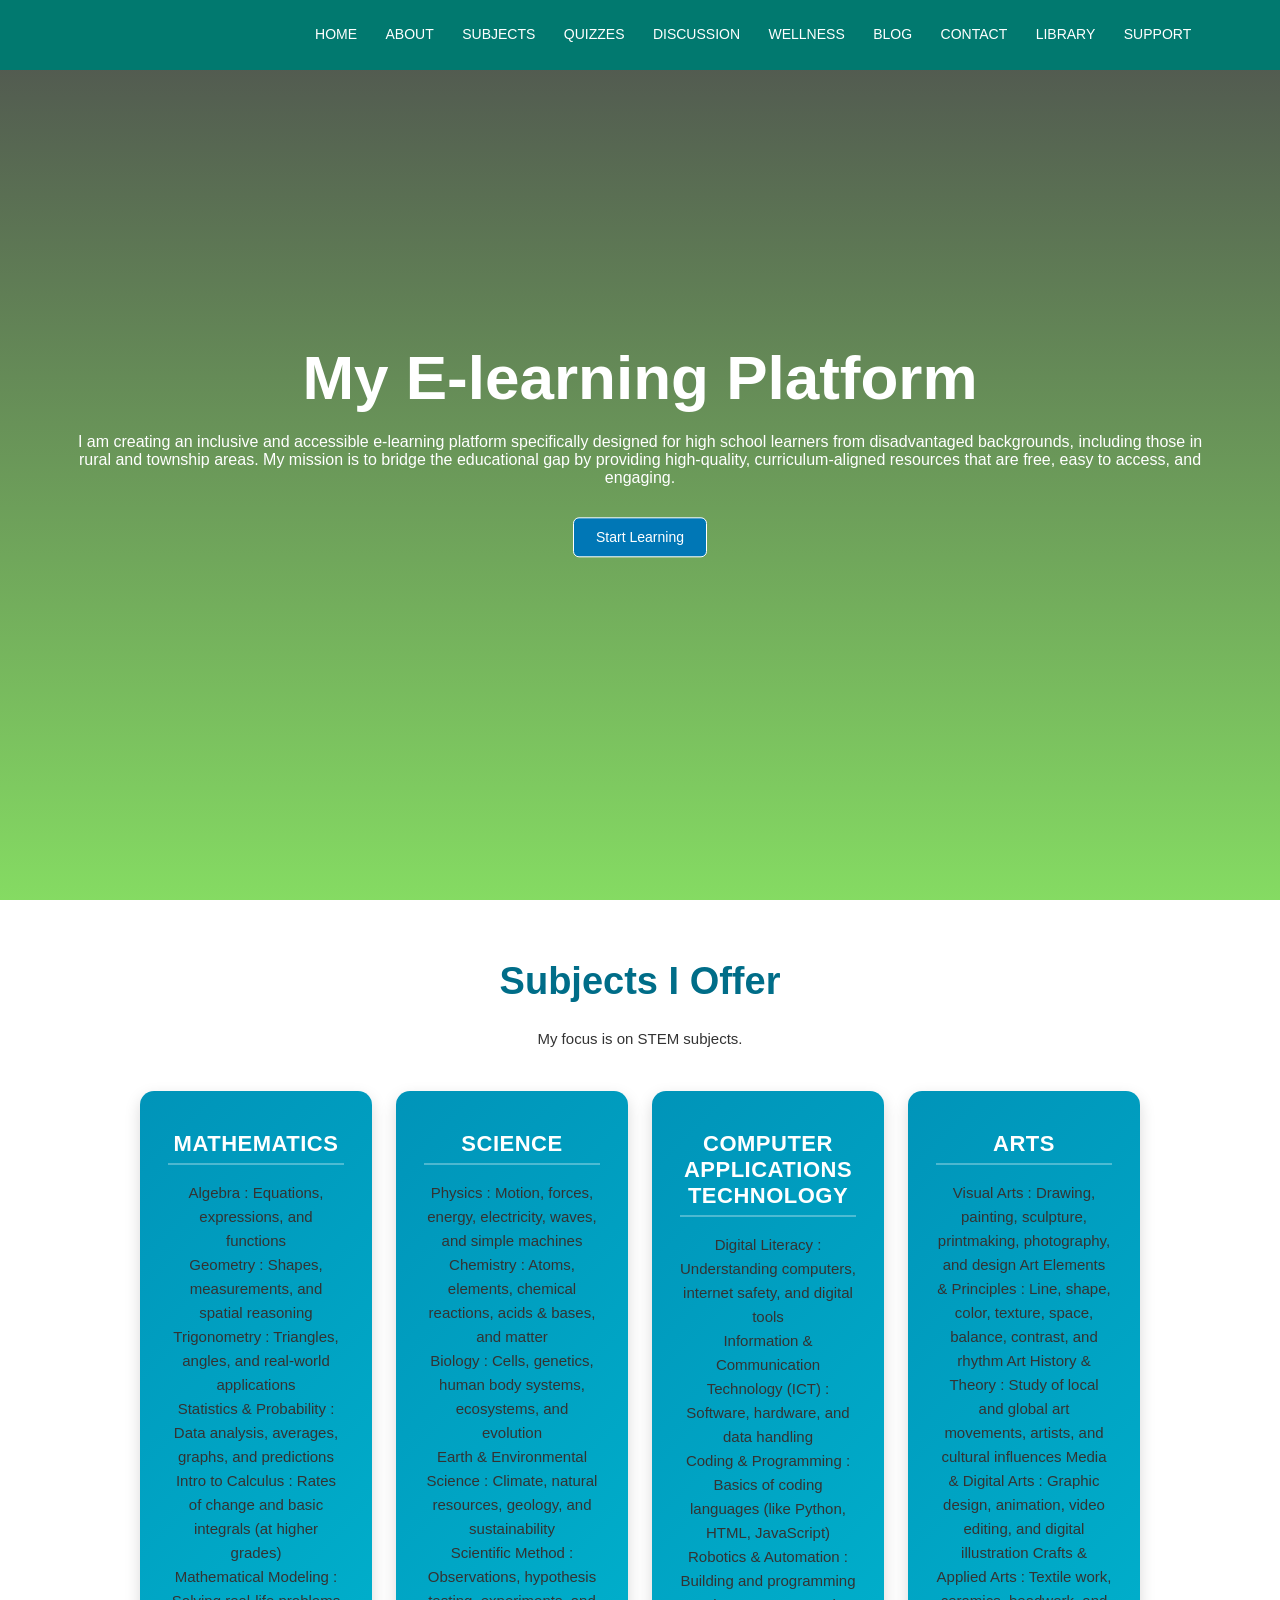
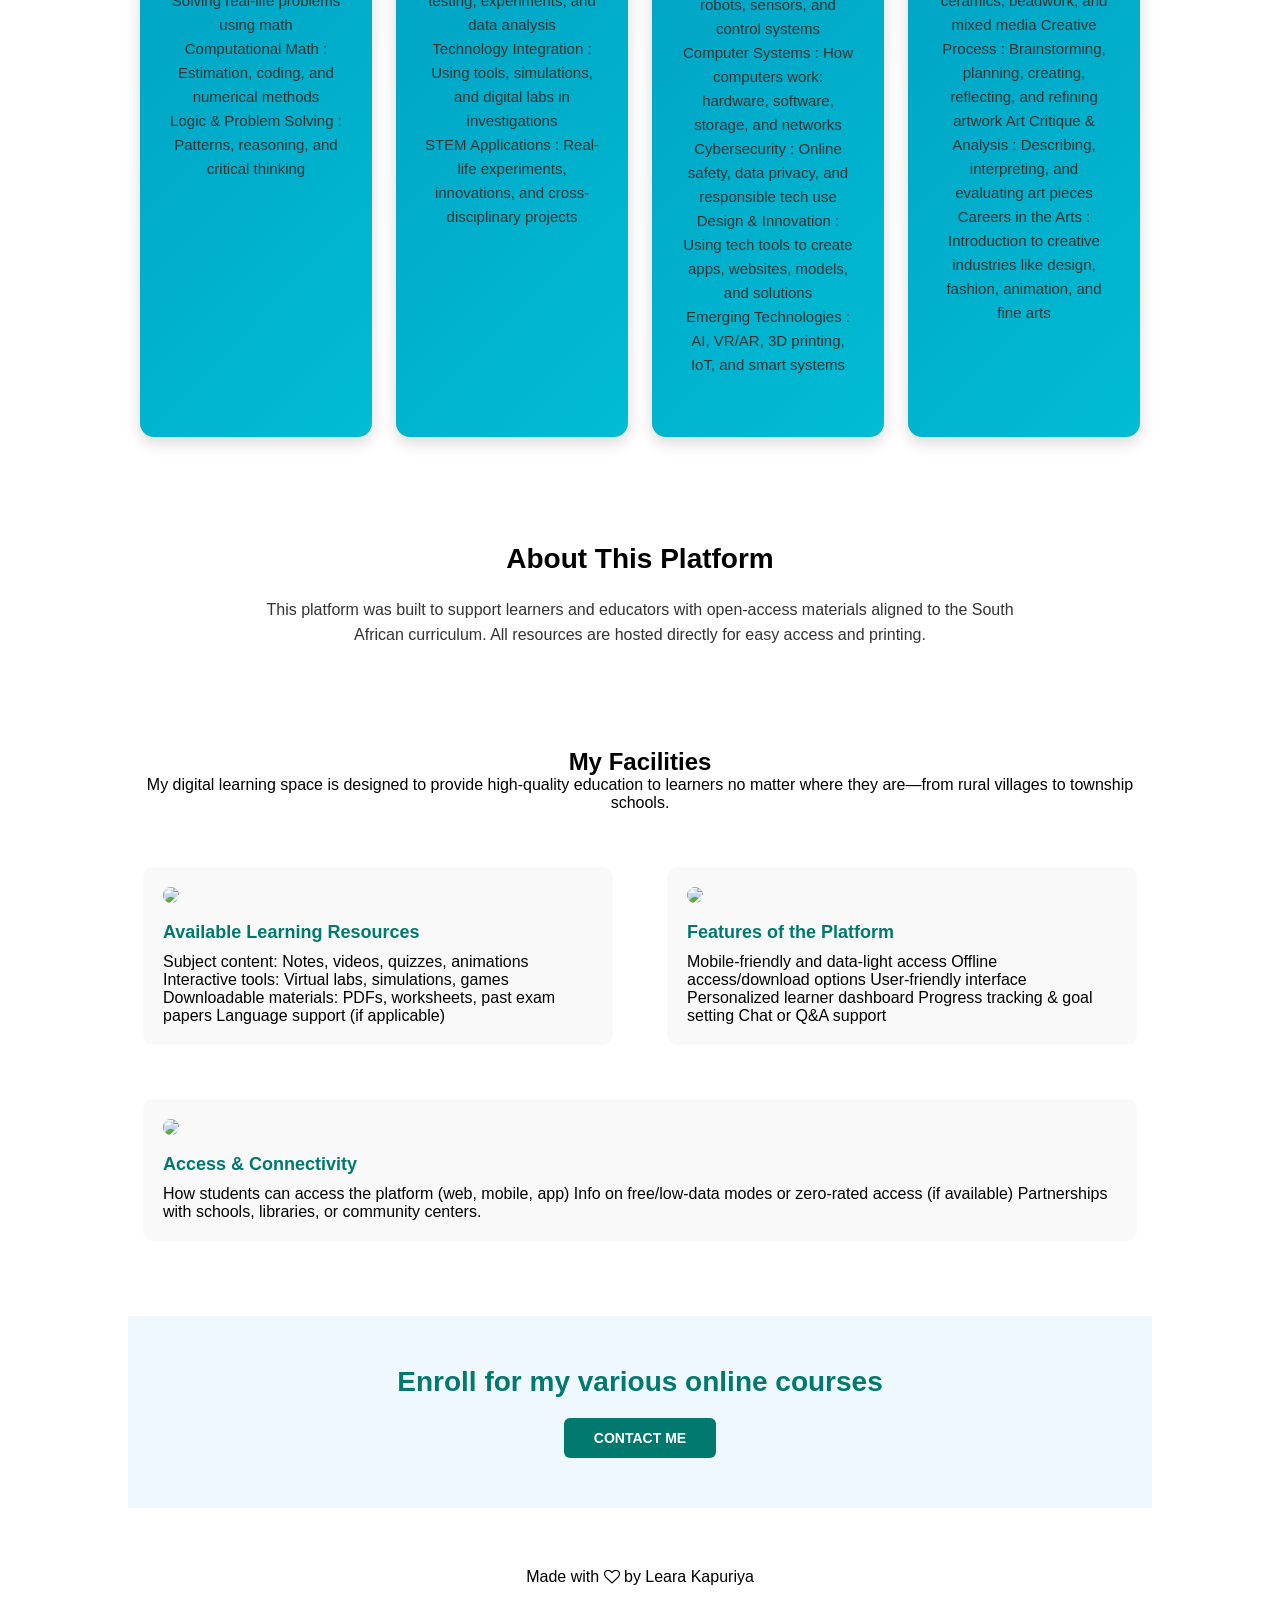
==== index.html @ 7112ffc9 "Update index.html" ====
<!DOCTYPE html>
<html lang="en">
<head>
  <meta charset="UTF-8" />
  <meta name="viewport" content="width=device-width, initial-scale=1.0" />
  <title>STEM SISTER</title>
  <link rel="stylesheet" href="styles.css" />
  <link rel="stylesheet" href="https://stackpath.bootstrapcdn.com/font-awesome/4.7.0/css/font-awesome.min.css" />
</head>
<body>

  <!-- Header / Hero -->
  <section class="header">
<nav>
  <div class="nav-links" id="navLinks">
    <i class="fa fa-times" onclick="hidemenu()"></i>
    <ul>
      <li><a href="index.html">HOME</a></li>
      <li><a href="About.html">ABOUT</a></li>
      <li><a href="Subjects.html">SUBJECTS</a></li>
      <li><a href="quizzes.html">QUIZZES</a></li>
      <li><a href="forum.html">DISCUSSION</a></li>
      <li><a href="mental_wellness.html">WELLNESS</a></li>
      <li><a href="blog.html">BLOG</a></li>
      <li><a href="contact.html">CONTACT</a></li>
      <li><a href="library.html">LIBRARY</a></li>
      <li><a href="khulisa.html" class="active">SUPPORT</a></li>
    </ul>
  </div>
  <i class="fa fa-bars" onclick="showmenu()"></i>
</nav>

    <div class="text-box">
      <h1>My E-learning Platform</h1>
      <p>
        I am creating an inclusive and accessible e-learning platform
        specifically designed for high school learners from disadvantaged
        backgrounds, including those in rural and township areas. My mission
        is to bridge the educational gap by providing high-quality,
        curriculum-aligned resources that are free, easy to access, and
        engaging.
      </p>
      <a href="Subjects.html" class="hero-btn">Start Learning</a>
    </div>
  </section>

    <!-- Subjects -->
    <section class="subjects">
      <h1>Subjects I Offer</h1>
      <p>My focus is on STEM subjects.</p>

      <div class="row">
        <!-- Mathematics -->
        <div class="subject-col">
          <h3>Mathematics</h3>
          <p>
            Algebra : Equations, expressions, and functions<br>
            Geometry : Shapes, measurements, and spatial reasoning<br>
            Trigonometry : Triangles, angles, and real-world applications<br>
            Statistics & Probability : Data analysis, averages, graphs, and predictions<br>
            Intro to Calculus : Rates of change and basic integrals (at higher grades)<br>
            Mathematical Modeling : Solving real-life problems using math<br>
            Computational Math : Estimation, coding, and numerical methods<br>
            Logic & Problem Solving : Patterns, reasoning, and critical thinking
          </p>
        </div>

        <!-- Science -->
        <div class="subject-col">
          <h3>Science</h3>
          <p>
            Physics : Motion, forces, energy, electricity, waves, and simple machines<br>
            Chemistry : Atoms, elements, chemical reactions, acids & bases, and matter<br>
            Biology : Cells, genetics, human body systems, ecosystems, and evolution<br>
            Earth & Environmental Science : Climate, natural resources, geology, and sustainability<br>
            Scientific Method : Observations, hypothesis testing, experiments, and data analysis<br>
            Technology Integration : Using tools, simulations, and digital labs in investigations<br>
            STEM Applications : Real-life experiments, innovations, and cross-disciplinary projects
          </p>
        </div>

        <!-- Technology -->
        <div class="subject-col">
          <h3>Computer Applications Technology</h3>
          <p>
            Digital Literacy : Understanding computers, internet safety, and digital tools<br>
            Information & Communication Technology (ICT) : Software, hardware, and data handling<br>
            Coding & Programming : Basics of coding languages (like Python, HTML, JavaScript)<br>
            Robotics & Automation : Building and programming robots, sensors, and control systems<br>
            Computer Systems : How computers work: hardware, software, storage, and networks<br>
            Cybersecurity : Online safety, data privacy, and responsible tech use<br>
            Design & Innovation : Using tech tools to create apps, websites, models, and solutions<br>
            Emerging Technologies : AI, VR/AR, 3D printing, IoT, and smart systems
          </p>
        </div>

        <!-- Arts -->
        <div class="subject-col">
          <h3>Arts</h3>
          <p>
            Visual Arts : Drawing, painting, sculpture, printmaking,
            photography, and design Art Elements & Principles : Line, shape,
            color, texture, space, balance, contrast, and rhythm Art History &
            Theory : Study of local and global art movements, artists, and
            cultural influences Media & Digital Arts : Graphic design,
            animation, video editing, and digital illustration Crafts & Applied
            Arts : Textile work, ceramics, beadwork, and mixed media Creative
            Process : Brainstorming, planning, creating, reflecting, and
            refining artwork Art Critique & Analysis : Describing, interpreting,
            and evaluating art pieces Careers in the Arts : Introduction to
            creative industries like design, fashion, animation, and fine arts
          </p>
        </div>
    </section>

    <section class="about-hub">
  <h2>About This Platform</h2>
  <p>
    This platform was built to support learners and educators with open-access
    materials aligned to the South African curriculum. All resources are hosted
    directly for easy access and printing.
  </p>
</section>

    <!-- Facilities -->
    <section class="facilities">
      <h1>My Facilities</h1>
      <p>
        My digital learning space is designed to provide high-quality education
        to learners no matter where they are—from rural villages to township
        schools.
      </p>
      <div class="row">
        <div class="facilities-col">
          <img src="css/gse-virtual-learning-NL.jpg"/>
          <h3>Available Learning Resources</h3>
          <p>
            Subject content: Notes, videos, quizzes, animations Interactive
            tools: Virtual labs, simulations, games Downloadable materials:
            PDFs, worksheets, past exam papers Language support (if applicable)
          </p>
        </div>
        <div class="facilities-col">
          <img src="css/online-tutorials-concept_52683-37480.avif" />
          <h3>Features of the Platform</h3>
          <p>
            Mobile-friendly and data-light access Offline access/download
            options User-friendly interface Personalized learner dashboard
            Progress tracking & goal setting Chat or Q&A support
          </p>
        </div>
        <div class="facilities-col">
          <img src="css/beaefac4021cb46541e498cca37b6afd.jpg" />
          <h3>Access & Connectivity</h3>
          <p>
            How students can access the platform (web, mobile, app) Info on
            free/low-data modes or zero-rated access (if available) Partnerships
            with schools, libraries, or community centers.
          </p>
        </div>
      </div>
    </section>

    <!-- Call To Action -->
    <section class="cta">
<h1>Enroll for my various online courses</h1>
<a href="contact.html" class="hero-btn">CONTACT ME</a>
    </section>

<!-- Footer -->
<section class="Footer">
<p>Made with <i class="fa fa-heart-o"></i> by Leara Kapuriya</p>
</section>

    <!-- JavaScript for Toggle Menu -->
    <script>
      var navLinks = document.getElementById("navLinks");
      function showmenu() { navLinks.style.right = "0"; }
      function hidemenu() { navLinks.style.right = "-200px"; }
    </script>

    <!-- Chatbot Embed -->
    <script src="https://code.tidio.co/uqdod81sfajvlkpiujfsjo49za71xsuc.js" async></script>

  </body>
</html>
---- styles.css ----
/* Global Reset */
* {
  margin: 0;
  padding: 0;
  box-sizing: border-box;
  font-family: 'Poppins', sans-serif;
}

/* Header (default for home page) */
.header {
  min-height: 100vh;
  width: 100%;
  background: linear-gradient(rgba(3, 7, 4, 0.7), rgba(81, 204, 32, 0.7)),
              url(css/istockphoto-1207872886-612x612.jpg) center/cover no-repeat;
  position: relative;
}

/* Smaller header for inner pages */
.header.small-header {
  min-height: 60vh;
  background: linear-gradient(rgba(3, 7, 4, 0.7), rgba(81, 204, 32, 0.7)),
              url(css/istockphoto-1207872886-612x612.jpg) center/cover no-repeat;
  position: relative;
}

.header.small-header .text-box {
  position: absolute;
  top: 50%;
  left: 50%;
  transform: translate(-50%, -50%);
  text-align: center;
  color: #fff;
}

.header.small-header .text-box h1 {
  font-size: 48px;
}
/* Refined About Us header */
.header.big-header {
  min-height: 40vh; /* reduced height */
  background: linear-gradient(rgba(3, 7, 4, 0.6), rgba(81, 204, 32, 0.6)),
              url(css/istockphoto-1207872886-612x612.jpg) center/cover no-repeat;
  position: relative;
  display: flex;
  align-items: center;   /* center vertically */
  justify-content: center; /* center horizontally */
}

.header.big-header .text-box h1 {
  font-size: 36px; /* smaller heading */
  margin: 0;
  color: #fff;
  text-align: center;
}

/* Sticky Navigation */
nav {
  display: flex;
  padding: 0 6%;
  justify-content: space-between;
  align-items: center;
  position: sticky;
  top: 0;
  z-index: 1000;
  background: #01796F;
  height: 70px;
}

.nav-links {
  flex: 1;
  text-align: right;
}

.nav-links ul {
  list-style: none;
}

.nav-links ul li {
  display: inline-block;
  padding: 8px 12px;
  position: relative;
}

.nav-links ul li a {
  color: #fff;
  text-decoration: none;
  font-size: 14px;
  font-weight: 500;
  transition: background 0.3s ease, color 0.3s ease;
}

.nav-links ul li:hover a {
  background: #025f52;
  padding: 8px 12px;
  border-radius: 4px;
  color: #fff;
}

.nav-links ul li::after {
  content: '';
  width: 0%;
  height: 2px;
  background: #fff;
  display: block;
  margin: auto;
  transition: 0.5s;
}

.nav-links ul li:hover::after {
  width: 100%;
}

/* Hero Text */
.text-box {
  width: 90%;
  color: #fff;
  position: absolute;
  top: 50%;
  left: 50%;
  transform: translate(-50%, -50%);
  text-align: center;
}

.text-box h1 {
  font-size: 62px;
  margin-bottom: 20px;
}

.text-box p {
  font-size: 16px;
  font-weight: 400;
  margin-bottom: 30px;
}

.hero-btn {
  display: inline-block;
  text-decoration: none;
  color: #fff;
  border: 1px solid #fff;
  padding: 12px 34px;
  font-size: 14px;
  background: transparent;
  cursor: pointer;
  transition: 0.3s ease-in-out;
}

.hero-btn:hover {
  border: 2px solid #fff;
  background: #0c2916;
}

/* Responsive Navigation */
nav .fa {
  display: none;
}

@media(max-width: 700px) {
  .text-box h1 {
    font-size: 28px;
  }
  .nav-links {
    position: fixed;
    background: #01796F;
    height: 100vh;
    width: 200px;
    top: 0;
    right: -200px;
    text-align: left;
    z-index: 2;
    transition: 0.5s;
    padding-top: 60px;
  }
  .nav-links ul li {
    display: block;
    margin: 20px 0;
  }
  nav .fa {
    display: block;
    color: #fff;
    font-size: 22px;
    cursor: pointer;
  }
}

/* Section Blocks */
.subjects, .facilities, .testimonial, .cta, .Footer, .About-us, .blog-content, .location, .contact-us {
  width: 80%;
  margin: auto;
  text-align: center;
  padding: 60px 0;
}

/* === Subjects Section === */
.subjects h1 {
  font-size: 38px;
  font-weight: 700;
  margin-bottom: 24px;
  text-align: center;
  color: #006d88;
}

.subjects p {
  color: #333;
  font-size: 15px;
  line-height: 1.6;
  text-align: center;
  max-width: 700px;
  margin: 0 auto 32px;
}

/* Grid Layout */
.row {
  display: flex;
  flex-wrap: wrap;
  justify-content: center;
  gap: 24px;
  margin-top: 40px;
}

/* Subject Card */
.subject-col {
  flex: 0 0 calc(25% - 24px);
  background: linear-gradient(135deg, #0094b9, #00bcd4);
  border-radius: 14px;
  padding: 28px;
  color: #fff;
  text-align: center;
  box-sizing: border-box;
  box-shadow: 0 6px 16px rgba(0,0,0,0.15);
  transition: transform 0.3s ease, box-shadow 0.3s ease;
  position: relative;
  overflow: hidden;
}

/* Hover Effect */
.subject-col:hover {
  transform: translateY(-6px);
  box-shadow: 0 12px 26px rgba(0,0,0,0.25);
}

/* Subject Heading */
.subject-col h3 {
  margin-top: 12px;
  margin-bottom: 16px;
  font-size: 22px;
  font-weight: 700;
  letter-spacing: 0.5px;
  text-transform: uppercase;
  border-bottom: 2px solid rgba(255,255,255,0.3);
  padding-bottom: 6px;
}

/* Subject Icon */
.subject-col i {
  font-size: 36px;
  margin-bottom: 12px;
  display: block;
}

/* Unique Icon Colors */
.subject-col.math i { color: #ff9800; }
.subject-col.science i { color: #4caf50; }
.subject-col.tech i { color: #2196f3; }
.subject-col.art i { color: #9c27b0; }

/* Responsive Tweaks */
@media (max-width: 1024px) {
  .subject-col {
    flex: 0 0 calc(50% - 24px);
  }
}

@media (max-width: 600px) {
  .subject-col {
    flex: 0 0 100%;
  }
}

/* Facilities */
.facilities-col {
  flex: 1 1 30%;
  background: #f9f9f9;
  border-radius: 10px;
  margin: 15px;
  padding: 20px;
  text-align: left;
  transition: 0.3s;
}

.facilities-col img {
  width: 100%;
  height: auto;
  border-radius: 8px;
  margin-bottom: 15px;
}

.facilities-col h3 {
  margin-bottom: 10px;
  font-size: 18px;
  font-weight: 600;
  color: #01796F;
}

.facilities-col:hover {
  box-shadow: 0 0 20px rgba(0,0,0,0.1);
}

/* About This Hub Section */
.about-hub {
  text-align: center;      /* centers heading and paragraph */
  margin: 40px auto;       /* adds balanced spacing */
  max-width: 800px;        /* keeps text from stretching too wide */
  line-height: 1.6;        /* improves readability */
}

.about-hub h2 {
  font-size: 28px;
  margin-bottom: 15px;
  color: #000;          /* black accent */
}

.about-hub p {
  font-size: 16px;
  color: #333;
}


/* Call To Action */
.cta {
  text-align: center;
  background: #f0f8ff;
  padding: 50px 20px;
}

.cta h1 {
  font-size: 28px;
  margin-bottom: 20px;
  color: #01796F;
}

/* CONTACT US button styled same as Post Comment */
.cta .hero-btn {
  display: inline-block;
  padding: 12px 30px;
  background: #01796F;   /* same green as Post Comment */
  color: #fff;
  text-decoration: none;
  font-weight: bold;
  border-radius: 6px;
  transition: background 0.3s ease-in-out;
  border: none;
}

.cta .hero-btn:hover {
  background: #025f52;   /* darker green on hover */
}


/* === Rubric Section Layout === */
.rubric-container {
  display: flex;
  justify-content: space-between;
  gap: 28px;
  margin-top: 32px;
  flex-wrap: wrap;
}

/* === Rubric Block Card === */
.rubric-block {
  flex: 1;
  min-width: 280px;
  background: linear-gradient(135deg, #0094b9, #00bcd4);
  padding: 28px;
  border-radius: 16px;
  color: #fff;
  box-shadow: 0 6px 18px rgba(0,0,0,0.15);
  transition: transform 0.3s ease, box-shadow 0.3s ease;
  margin-bottom: 28px;
  position: relative;
  overflow: hidden;
}

/* Hover lift */
.rubric-block:hover {
  transform: translateY(-6px);
  box-shadow: 0 12px 26px rgba(0,0,0,0.25);
}

/* === Subject-specific accents === */
.rubric-block.math {
  border-top: 6px solid #ff9800;
  box-shadow: inset 0 4px 12px rgba(255,152,0,0.3);
}
.rubric-block.science {
  border-top: 6px solid #4caf50;
  box-shadow: inset 0 4px 12px rgba(76,175,80,0.3);
}
.rubric-block.tech {
  border-top: 6px solid #2196f3;
  box-shadow: inset 0 4px 12px rgba(33,150,243,0.3);
}
.rubric-block.art {
  border-top: 6px solid #9c27b0;
  box-shadow: inset 0 4px 12px rgba(156,39,176,0.3);
}

/* === Headings === */
.rubric-block h2 {
  font-size: 1.4em;
  font-weight: 700;
  margin-bottom: 16px;
  border-bottom: 2px solid rgba(255,255,255,0.25);
  padding-bottom: 6px;
  line-height: 1.4;
  color: #ffffff;
}

.rubric-block h3 {
  font-size: 1.05em;
  font-weight: 600;
  margin: 12px 0 8px;
  color: #e0f7fa;
  line-height: 1.35;
}

/* Hover highlight for headings */
.rubric-block h2:hover,
.rubric-block h3:hover {
  color: #ffd54f;
  transition: color 0.3s ease;
}

/* === Table Styling === */
.rubric-block table {
  width: 100%;
  border-collapse: separate;
  border-spacing: 0;
  margin-bottom: 18px;
  background: rgba(255,255,255,0.1);
  border-radius: 12px;
  overflow: hidden;
}

.rubric-block th,
.rubric-block td {
  padding: 12px 14px;
  text-align: left;
  border-bottom: 1px solid rgba(255,255,255,0.15);
  font-size: 0.95em;
  line-height: 1.6;
}

.rubric-block th {
  background: rgba(255,255,255,0.2);
  font-weight: 700;
  text-transform: uppercase;
  letter-spacing: 0.5px;
}

.rubric-block tr:last-child td {
  border-bottom: none;
}

.rubric-block tr:nth-child(even) {
  background: rgba(255,255,255,0.08);
}

/* === Links inside rubric === */
.rubric-block a {
  color: #ffd54f;
  text-decoration: none;
  font-weight: 600;
  transition: color 0.3s ease, transform 0.2s ease;
}
.rubric-block a:hover {
  text-decoration: underline;
  color: #fff176;
  transform: translateX(4px);
}

/* === Responsive stacking === */
@media(max-width: 900px) {
  .rubric-container {
    flex-direction: column;
  }
  .rubric-block {
    margin-bottom: 24px;
  }
}

/* === Grade Level Headings (e.g., Grade 10 Term One) === */
.rubric-block h2 {
  margin: 0 0 10px 0;          /* space below heading */
  font-size: 1.2em;            /* slightly smaller */
  font-weight: 700;            /* bold for emphasis */
  letter-spacing: 0.4px;       /* subtle spacing */
  line-height: 1.3;            /* breathing room */
  color: #ffffff;              /* strong contrast */
  text-transform: none;        /* keep natural case */
  border-bottom: 2px solid rgba(255,255,255,0.25); /* subtle divider */
  padding-bottom: 4px;
}

/* === Block Headings (e.g., Blocks per Subject) === */
.rubric-block h3 {
  margin: 8px 0 6px;           /* tighter spacing */
  font-size: 1em;              /* smaller than h2 */
  font-weight: 600;
  color: #e0f7fa;              /* softer accent */
  line-height: 1.25;
  text-transform: none;
}

/* Optional: hover highlight for liveliness */
.rubric-block h2:hover,
.rubric-block h3:hover {
  color: #ffd54f;              /* highlight yellow */
  transition: color 0.3s ease;
}
/* Base table styling */
table {
  width: 100%;
  border-collapse: collapse;
  margin-bottom: 20px;
}

th, td {
  border: 1px solid #ccc;
  padding: 8px;
  vertical-align: top;
}

/* Toggle button */
.toggle-btn {
  margin-top: 6px;
  background: #007acc;
  color: white;
  border: none;
  padding: 6px 10px;
  cursor: pointer;
  border-radius: 4px;
  font-size: 0.9em;
}

.toggle-btn:hover {
  background: #005fa3;
}

/* Hidden questions */
.questions.hidden {
  display: none;
}

/* Quiz styling */
.quiz {
  margin-top: 10px;
  padding: 8px;
  background: #f9f9f9;
  border: 1px solid #ddd;
  border-radius: 4px;
}

.quiz p {
  margin: 8px 0 4px;
  font-weight: bold;
}

.quiz label {
  display: block;
  margin-left: 10px;
  font-weight: normal;
}

.submit-btn {
  margin-top: 10px;
  background: #28a745;
  color: white;
  border: none;
  padding: 6px 12px;
  cursor: pointer;
  border-radius: 4px;
}

.submit-btn:hover {
  background: #218838;
}

/* 📱 Mobile-friendly adjustments */
@media (max-width: 768px) {
  table, thead, tbody, th, td, tr {
    display: block;
    width: 100%;
  }

  thead {
    display: none; /* Hide headers on small screens */
  }

  tr {
    margin-bottom: 15px;
    border: 1px solid #ccc;
    border-radius: 6px;
    padding: 8px;
    background: #fff;
  }

  td {
    border: none;
    padding: 6px;
  }

  td::before {
    font-weight: bold;
    display: block;
    margin-bottom: 4px;
  }

  /* Make quiz forms fit nicely */
  .quiz {
    padding: 6px;
    font-size: 0.9em;
  }

  .quiz label {
    margin-left: 0;
  }
}

/* === About Us Section Layout === */
.About-us {
  display: grid;
  grid-template-columns: 1fr 1fr;
  gap: 2rem;
  align-items: stretch;
  margin-top: 40px;
}

/* === Feature Blocks === */
.feature-block {
  padding: 2rem;
  background: linear-gradient(135deg, #ffffff, #f9f9f9);
  border-radius: 14px;
  box-shadow: 0 6px 14px rgba(0,0,0,0.12);
  text-align: left;
  transition: transform 0.3s ease, box-shadow 0.3s ease;
  display: flex;
  flex-direction: column;
  justify-content: space-between;
  position: relative;
  overflow: hidden;
}

/* Hover animation */
.feature-block:hover {
  transform: translateY(-6px) scale(1.02);
  box-shadow: 0 10px 24px rgba(0,0,0,0.18);
}

/* Headings */
.feature-block h2,
.feature-block h3 {
  margin-bottom: 0.75rem;       /* tighter spacing */
  color: #01796F;
  font-weight: 700;
  line-height: 1.3;
}

.feature-block h2 {
  font-size: 1.4em;
  border-bottom: 2px solid rgba(0,0,0,0.1);
  padding-bottom: 6px;
}

.feature-block h3 {
  font-size: 1.1em;
  color: #025f52;
}

/* Paragraphs */
.feature-block p {
  line-height: 1.6;
  color: #444;
  margin-bottom: 1rem;
}

/* Accent borders with glow */
.feature-block.core-features { border-left: 6px solid #007acc; box-shadow: inset 0 4px 12px rgba(0,122,204,0.15); }
.feature-block.community-support { border-left: 6px solid #e67e22; box-shadow: inset 0 4px 12px rgba(230,126,34,0.15); }
.feature-block.technical-strategy { border-left: 6px solid #555; box-shadow: inset 0 4px 12px rgba(85,85,85,0.15); }
.feature-block.long-term-impact { border-left: 6px solid #27ae60; box-shadow: inset 0 4px 12px rgba(39,174,96,0.15); }

/* Hero button inside blocks */
.feature-block .hero-btn {
  display: inline-block;
  margin-top: auto;
  padding: 0.8rem 1.5rem;
  background: #01796F;
  color: #fff;
  text-decoration: none;
  border-radius: 6px;
  font-weight: 600;
  transition: background 0.3s ease, transform 0.2s ease;
  align-self: flex-start;
}

.feature-block .hero-btn:hover {
  background: #025f52;
  transform: translateY(-2px);
}

/* Responsive stacking */
@media (max-width: 768px) {
  .About-us {
    grid-template-columns: 1fr;
  }
  .feature-block {
    margin-bottom: 20px;
  }
}

/* Footer */
.Footer h4 {
  margin-bottom: 20px;
  font-weight: 600;
}

.icons .fa {
  color: #00b3ff;
  margin: 0 10px;
  cursor: pointer;
  transition: transform 0.3s ease, color 0.3s ease;
}

.icons .fa:hover {
  transform: scale(1.2);
  color: #007acc;
}


/* === Contact Section === */
.contact-col {
  flex: 1 1 45%;
  margin: 15px;
  text-align: left;
  background: #f9f9f9;
  padding: 2rem;
  border-radius: 12px;
  box-shadow: 0 6px 14px rgba(0,0,0,0.1);
}

/* Inputs & Textarea */
.contact-col input,
.contact-col textarea {
  width: 100%;
  padding: 14px 16px;
  margin-bottom: 18px;
  border: 1px solid #ccc;
  border-radius: 8px;
  font-size: 1rem;
  transition: border-color 0.3s ease, box-shadow 0.3s ease;
}

/* Focus effect */
.contact-col input:focus,
.contact-col textarea:focus {
  border-color: #01796F;
  box-shadow: 0 0 6px rgba(1,121,111,0.3);
  outline: none;
}

/* Contact form button */
.contact-col .hero-btn {
  background: linear-gradient(135deg, #01796F, #02a38f);
  color: #fff;
  border: none;
  padding: 14px 28px;
  border-radius: 8px;
  cursor: pointer;
  font-weight: 600;
  letter-spacing: 0.5px;
  transition: background 0.3s ease, transform 0.2s ease;
}

.contact-col .hero-btn:hover {
  background: linear-gradient(135deg, #025f52, #038c76);
  transform: translateY(-2px);
}

/* === Blog Hero Section === */
.header.blog-hero {
  background: linear-gradient(135deg, #ffafcc, #a8dadc);
  text-align: center;
  padding: 5rem 2rem;
  border-radius: 12px;
  box-shadow: 0 6px 14px rgba(0,0,0,0.12);
  position: relative;
  overflow: hidden;
}

/* Animated gradient overlay */
.header.blog-hero::after {
  content: "";
  position: absolute;
  inset: 0;
  background: linear-gradient(135deg, rgba(255,255,255,0.1), rgba(0,0,0,0.05));
  animation: shimmer 6s infinite linear;
}

@keyframes shimmer {
  0% { opacity: 0.2; }
  50% { opacity: 0.5; }
  100% { opacity: 0.2; }
}

.header.blog-hero h1 {
  font-size: 3rem;
  color: #1d3557;
  margin-bottom: 0.5rem;
  font-weight: 700;
  letter-spacing: 1px;
}

.header.blog-hero .subtitle {
  font-size: 1.3rem;
  color: #fff;
  font-weight: 500;
  letter-spacing: 0.5px;
}

/* === Blog Content Layout === */
.blog-content.single-column {
  max-width: 900px;
  margin: 0 auto;
  padding: 2rem;
}

.blog-content.grid-layout {
  display: grid;
  grid-template-columns: repeat(auto-fit, minmax(320px, 1fr));
  gap: 2rem;
  padding: 2rem;
}

/* === Blog Block Styling === */
.blog-content .block {
  padding: 2rem;
  border-radius: 16px;
  box-shadow: 0 4px 12px rgba(0,0,0,0.08);
  transition: transform 0.3s ease, box-shadow 0.3s ease;
  color: #1d3557;
  background: #fff;
  position: relative;
  overflow: hidden;
}

/* Hover animation */
.blog-content .block:hover {
  transform: translateY(-8px) scale(1.02);
  box-shadow: 0 10px 20px rgba(0,0,0,0.18);
}

/* Pastel backgrounds per block */
.blog-content .block:nth-child(1) {
  background: linear-gradient(135deg, #fdfcdc, #ffe5ec);
}
.blog-content .block:nth-child(2) {
  background: linear-gradient(135deg, #e0f7fa, #f1faee);
}
.blog-content .block:nth-child(3) {
  background: linear-gradient(135deg, #ffd6a5, #caffbf);
}

/* Headings inside blocks */
.blog-content .block h2,
.blog-content .block h3 {
  margin-bottom: 12px;
  color: #1d3557;
  font-size: 1.5rem;
  font-weight: 700;
  line-height: 1.3;
  transition: color 0.3s ease;
}

.blog-content .block h2:hover {
  color: #e63946; /* lively red accent */
}

/* Author Styling */
.author {
  font-size: 0.9rem;
  color: #555;
  margin-bottom: 1rem;
  font-style: italic;
  letter-spacing: 0.3px;
}

/* Quotes */
blockquote {
  background: rgba(255,255,255,0.7);
  border-left: 4px solid #457b9d;
  padding: 1rem 1.2rem;
  margin: 1.2rem 0;
  font-style: italic;
  color: #1d3557;
  border-radius: 8px;
  line-height: 1.6;
  transition: transform 0.3s ease;
}

blockquote:hover {
  transform: scale(1.02);
}

/* Author Note */
.author-note {
  margin-top: 1rem;
  font-size: 0.85rem;
  color: #444;
  font-style: italic;
  opacity: 0.9;
}

/* Quiz container (split view) */
.quiz-container {
  display: flex;
  gap: 20px;
  margin: 30px auto;
  max-width: 900px;
  font-family: 'Poppins', sans-serif;
}

/* Left side: questions */
.quiz-area {
  flex: 2;
  background: #ffffff;
  border: 1px solid #e6e6e6;
  border-radius: 12px;
  padding: 25px;
  box-shadow: 0 6px 18px rgba(0,0,0,0.08);
}

/* Right side: memo */
.memo-area {
  flex: 1;
  background: #f9fafc;
  border-left: 3px solid #e6e6e6;
  border-radius: 12px;
  padding: 20px;
  box-shadow: inset 0 0 8px rgba(0,0,0,0.05);
  min-width: 220px;
}

/* Each question block */
.quiz-question {
  margin-bottom: 20px;
  padding: 15px;
  border-radius: 8px;
  background: #f9fafc;
  transition: background 0.3s;
}
.quiz-question:hover {
  background: #f1f5f9;
}
.quiz-question p {
  font-weight: 600;
  margin-bottom: 12px;
  color: #4a4a8c;
  font-size: 1.05em;
}

/* Option buttons */
.option-btn {
  display: inline-block;
  margin: 6px;
  padding: 10px 16px;
  border: none;
  border-radius: 6px;
  background: #c7d2fe; /* soft lavender */
  color: #333;
  font-weight: 500;
  cursor: pointer;
  transition: all 0.3s ease;
}
.option-btn:hover:not(:disabled) {
  background: #a5b4fc;
  transform: scale(1.05);
}
.option-btn:disabled {
  opacity: 0.6;
  cursor: not-allowed;
}

/* Submit button */
.submit-btn {
  margin-top: 15px;
  padding: 12px 20px;
  border: none;
  border-radius: 6px;
  background: #fbcfe8; /* pastel pink */
  color: #333;
  font-weight: 600;
  cursor: pointer;
  transition: all 0.3s ease;
}
.submit-btn:hover {
  background: #f9a8d4;
  transform: scale(1.05);
}

/* Retry button */
.retry-btn {
  margin-top: 15px;
  padding: 12px 20px;
  border: none;
  border-radius: 6px;
  background: #fde68a; /* pastel yellow */
  color: #333;
  font-weight: 600;
  cursor: pointer;
  transition: all 0.3s ease;
}
.retry-btn:hover {
  background: #facc15;
  transform: scale(1.05);
}

/* Quiz result in memo */
.quiz-result {
  font-size: 1em;
  font-weight: 500;
  margin-top: 10px;
  color: #333;
  text-align: left;
  line-height: 1.6;
}
.memo-correct {
  color: #22c55e;
  font-weight: 600;
}
.memo-wrong {
  color: #ef4444;
  font-weight: 600;
}

/* 🎨 Backgrounds per grade */
.grade10-block {
  background: linear-gradient(135deg, #ffb3ba 0%, #ffe0e0 100%);
}
.grade11-block {
  background: linear-gradient(135deg, #bae1ff 0%, #e0f2ff 100%);
}
.grade12-block {
  background: linear-gradient(135deg, #baffc9 0%, #e0ffe8 100%);
}

/* Add subtle animation */
.quiz-card {
  transition: transform 0.3s ease, box-shadow 0.3s ease;
}
.quiz-card:hover {
  transform: translateY(-6px);
  box-shadow: 0 8px 20px rgba(0,0,0,0.12);
}

/* Hero blocks */
.pop-block {
  border-radius: 12px;
  padding: 1.2rem;
  color: #2c2c2c; /* dark text for readability */
  font-weight: 500;
  box-shadow: 0 4px 15px rgba(0,0,0,0.15);
  transition: transform 0.3s ease;
}

/* Wellness block styling */
.feature-block {
  padding: 2rem;                 /* slightly more breathing room */
  border-radius: 12px;
  margin-bottom: 2rem;           /* more space between blocks */
  box-shadow: 0 4px 12px rgba(0,0,0,0.1);
  transition: transform 0.3s ease, box-shadow 0.3s ease;
}

/* Hover effect */
.feature-block:hover {
  transform: translateY(-6px);
  box-shadow: 0 8px 20px rgba(0,0,0,0.18);
}

/* Headings inside blocks */
.feature-block h2 {
  font-size: 1.4em;              /* slightly smaller */
  margin-bottom: 0.75rem;        /* tighter spacing */
  font-weight: 700;
  line-height: 1.3;
}

.feature-block h3 {
  font-size: 1.15em;
  margin: 0.5rem 0;
  font-weight: 600;
  line-height: 1.25;
}

/* Distinct block backgrounds */
#daily-quote-block { background: #fef4e7; color: #3e2723; }   /* soft peach */
#encouragement     { background: #e7f0fe; color: #0d47a1; }   /* soft sky blue */
#safe-space        { background: #f5e7f9; color: #4a148c; }   /* lavender purple */
#comforting-reads  { background: #fffde7; color: #5d4037; }   /* pale yellow */
#reflection-prompt { background: #ede7f6; color: #311b92; }   /* light violet */
#relaxation        { background: #e8f5e9; color: #1b5e20; }   /* mint green */
#resources         { background: #e0f7fa; color: #004d40; }   /* aqua teal */

/* General tidy-up for text */
.feature-block p,
.feature-block ul,
.feature-block li {
  margin: 0.6rem 0;
  line-height: 1.6;
  font-size: 0.95em;             /* slightly smaller for balance */
}

/* Rotating sub-blocks */
.rotating-block {
  background: #ffffff;
  border: 2px solid rgba(0,0,0,0.08);
  border-radius: 10px;
  padding: 1rem;
  margin-top: 1rem;
  box-shadow: inset 0 2px 6px rgba(0,0,0,0.05);
  font-size: 0.95em;
}

/* Daily quote typing effect */
#daily-quote {
  color: #fb8c00;
  font-weight: 600;
  border-right: 2px solid #fb8c00;
  display: inline-block;
  min-height: 1.6em;
  font-size: 1em;
}

/* Encouragement & Reflection prompts */
#encouragement-text,
#reflection-prompt-text {
  font-style: italic;
  display: block;
  margin-top: 0.6rem;
  font-size: 0.95em;
}

/* Resources block list */
#resources ul {
  padding-left: 1.4rem;
  margin-top: 0.6rem;
}
#resources li {
  margin-bottom: 0.5rem;
  font-size: 0.95em;
}

/* Relaxation exercise text */
#relaxation-exercise {
  color: #2e7d32;
  font-weight: 600;
  font-size: 1em;
}

/* Video container */
.video-container {
  position: relative;
  padding-bottom: 56.25%; /* 16:9 */
  height: 0;
  overflow: hidden;
  max-width: 100%;
  border-radius: 10px;
  margin-top: 1rem;
}
.video-container iframe {
  position: absolute;
  top: 0; left: 0;
  width: 100%; height: 100%;
  border-radius: 10px;
}

/* Two-column layout */
.two-column-layout {
  display: grid;
  grid-template-columns: 1fr 1fr;
  gap: 2rem;                     /* more space between columns */
  margin-top: 2.5rem;
}

@media (max-width: 768px) {
  .two-column-layout {
    grid-template-columns: 1fr;
  }
  .feature-block {
    margin-bottom: 1.5rem;
  }
}

/* ===== Library Page Styling ===== */
.library .container {
  max-width: 1200px;
  margin: auto;
  padding: 50px 20px;
}

.library h2 {
  text-align: center;
  font-size: 2rem;
  margin-bottom: 10px;
  font-weight: 600;
}

.library p {
  text-align: center;
  margin-bottom: 30px;
  color: #555;
}

/* Search Bar */
.library-search {
  display: flex;
  justify-content: center;
  margin-bottom: 30px;
}

.library-search input {
  width: 60%;
  padding: 10px 15px;
  border: 1px solid #ccc;
  border-radius: 6px 0 0 6px;
  outline: none;
  font-size: 1rem;
}

.library-search button {
  padding: 10px 20px;
  border: none;
  background: #2c3e50;
  color: #fff;
  font-size: 1rem;
  border-radius: 0 6px 6px 0;
  cursor: pointer;
  transition: background 0.3s ease;
}

.library-search button:hover {
  background: #1a252f;
}

/* Book Grid */
.book-grid {
  display: grid;
  grid-template-columns: repeat(auto-fit, minmax(260px, 1fr));
  gap: 25px;
}

.book-card {
  background: #f9f9f9;
  padding: 25px;
  text-align: center;
  border-radius: 10px;
  box-shadow: 0 4px 8px rgba(0,0,0,0.08);
  transition: transform 0.2s ease, box-shadow 0.2s ease;
}

.book-card:hover {
  transform: translateY(-6px);
  box-shadow: 0 6px 12px rgba(0,0,0,0.12);
}

.book-card i {
  font-size: 45px;
  color: #2c3e50;
  margin-bottom: 15px;
}

.book-card h3 {
  margin: 10px 0;
  font-weight: 600;
  font-size: 1.2rem;
}

.book-card p {
  font-size: 0.95rem;
  color: #666;
  margin-bottom: 15px;
}

.book-card .btn {
  display: inline-block;
  padding: 10px 18px;
  background: #2c3e50;
  color: #fff;
  border-radius: 6px;
  text-decoration: none;
  font-size: 0.95rem;
  transition: background 0.3s ease;
}

.book-card .btn:hover {
  background: #1a252f;
}

/* === Forum Layout === */
.forum-content {
  display: flex;
  flex-wrap: wrap;
  gap: 2rem;
  margin: 2rem auto;
  max-width: 1200px;
  padding: 0 1rem;
}

/* === Forum Wrapper (Disqus embed container) === */
.forum-wrapper {
  flex: 3;
  background: linear-gradient(135deg, #ffffff, #f9f9ff);
  padding: 1.5rem;
  border-radius: 12px;
  box-shadow: 0 6px 14px rgba(0,0,0,0.12);
  transition: transform 0.3s ease, box-shadow 0.3s ease;
}

.forum-wrapper:hover {
  transform: translateY(-4px);
  box-shadow: 0 10px 20px rgba(0,0,0,0.18);
}

.forum-wrapper h2 {
  margin-bottom: 1rem;
  font-size: 1.8rem;
  color: #2c3e50;
  border-bottom: 3px solid #ff6f61;
  padding-bottom: 0.5rem;
  font-weight: 700;
}

/* === Sidebar === */
.forum-sidebar {
  flex: 1;
  background: linear-gradient(135deg, #f0f9ff, #e6f7ff);
  padding: 1.5rem;
  border-radius: 12px;
  box-shadow: 0 4px 12px rgba(0,0,0,0.08);
  transition: transform 0.3s ease;
}

.forum-sidebar:hover {
  transform: scale(1.02);
}

.forum-sidebar h3 {
  margin-bottom: 1rem;
  font-size: 1.4rem;
  color: #0077cc;
  display: flex;
  align-items: center;
  gap: 0.5rem;
  font-weight: 600;
}

.forum-sidebar ul {
  list-style: none;
  padding: 0;
  margin: 0;
}

.forum-sidebar li {
  margin-bottom: 0.75rem;
}

.forum-sidebar a {
  text-decoration: none;
  color: #333;
  font-weight: 500;
  display: flex;
  align-items: center;
  gap: 0.5rem;
  transition: color 0.3s ease, transform 0.2s ease;
}

.forum-sidebar a:hover {
  color: #ff6f61;
  transform: translateX(4px);
}

/* === Announcement Bar === */
.announcement-bar {
  background: linear-gradient(90deg, #ff6f61, #ff9966);
  color: #ffffff;
  text-align: center;
  padding: 0.75rem;
  font-weight: 700;
  font-size: 1.1rem;
  margin: 0 auto 1.5rem auto;
  max-width: 1200px;
  border-radius: 8px;
  box-shadow: 0 4px 12px rgba(0,0,0,0.15);
  animation: pulse 3s infinite;
}

/* Subtle pulsing animation for announcement bar */
@keyframes pulse {
  0% { transform: scale(1); }
  50% { transform: scale(1.02); }
  100% { transform: scale(1); }
}

/* === Responsive Adjustments === */
@media (max-width: 900px) {
  .forum-content {
    flex-direction: column;
  }
  .forum-wrapper, .forum-sidebar {
    flex: 1 1 100%;
  }
}

/* Base table styling */
table {
  width: 100%;
  border-collapse: collapse;
  margin-bottom: 20px;
}

th, td {
  border: 1px solid #ccc;
  padding: 8px;
  vertical-align: top;
}

/* Toggle button */
.toggle-btn {
  margin-top: 6px;
  background: #007acc;   /* vibrant blue */
  color: white;
  border: none;
  padding: 6px 10px;
  cursor: pointer;
  border-radius: 4px;
  font-size: 0.9em;
}
.toggle-btn:hover {
  background: #005fa3;
}

/* Hidden questions */
.questions.hidden {
  display: none;
}

/* Quiz styling */
.quiz {
  margin-top: 10px;
  padding: 8px;
  background: #f9f9f9;
  border: 1px solid #ddd;
  border-radius: 4px;
}
.quiz p {
  margin: 8px 0 4px;
  font-weight: bold;
  color: #000; /* pure black text */
}
.quiz label {
  display: block;
  margin-left: 10px;
  margin-bottom: 6px; /* spacing between options */
  font-weight: normal;
  color: #000; /* pure black text */
}
.quiz input[type="radio"] {
  margin-right: 6px;
}

/* Style the Check Answers button */
.submit-btn {
  margin-top: 10px;
  background: #28a745;   /* green background */
  color: #fff;           /* white text */
  border: none;
  padding: 8px 14px;
  cursor: pointer;
  border-radius: 4px;
  font-size: 1em;
  font-weight: bold;
}
.submit-btn:hover {
  background: #218838;   /* darker green on hover */
}

/* Style the Clear/Reattempt button */
.clear-btn {
  margin-top: 10px;
  margin-left: 8px;      /* small gap from Check Answers */
  background: #ffc107;   /* amber background */
  color: #fff;           /* white text */
  border: none;
  padding: 8px 14px;
  cursor: pointer;
  border-radius: 4px;
  font-size: 1em;
  font-weight: bold;
}
.clear-btn:hover {
  background: #e0a800;   /* darker amber on hover */
}

/* Feedback styling for correct/incorrect answers */
.feedback {
  margin-left: 8px;
  font-weight: bold;
}

/* Highlight correct/incorrect options */
.correct-answer {
  background-color: #d4edda; /* light green background */
  border-radius: 4px;
  padding: 2px 4px;
}
.incorrect-answer {
  background-color: #f8d7da; /* light red background */
  border-radius: 4px;
  padding: 2px 4px;
}

/* 📱 Mobile-friendly adjustments */
@media (max-width: 768px) {
  table, thead, tbody, th, td, tr {
    display: block;
    width: 100%;
  }

  thead {
    display: none; /* Hide headers on small screens */
  }

  tr {
    margin-bottom: 15px;
    border: 1px solid #ccc;
    border-radius: 6px;
    padding: 8px;
    background: #fff;
  }

  td {
    border: none;
    padding: 6px;
  }

  td::before {
    font-weight: bold;
    display: block;
    margin-bottom: 4px;
  }

  /* Make quiz forms fit nicely */
  .quiz {
    padding: 6px;
    font-size: 0.9em;
  }

  .quiz label {
    margin-left: 0;
    margin-bottom: 8px; /* extra spacing on mobile */
  }
}

/* ===========================
   Support Page Enhancements
   =========================== */

.feature-block {
  background: #fff;
  border-radius: 10px;
  box-shadow: 0 3px 8px rgba(0,0,0,0.08);
  padding: 1.5rem;
  margin: 2rem auto;
  max-width: 900px;
  text-align: center;
}

.feature-block h3 {
  margin-bottom: 1rem;
  color: #0077b6; /* matches your existing blue tone */
  font-weight: 600;
}

.feature-block img {
  width: 100%;
  border-radius: 8px;
  margin: 1rem 0;
}

.feature-block p {
  line-height: 1.6;
  margin-bottom: 1rem;
}

/* Buttons (keep theme but add hover polish) */
.hero-btn {
  display: inline-block;
  background: #0077b6;
  color: #fff;
  padding: 0.7rem 1.4rem;
  border-radius: 6px;
  text-decoration: none;
  transition: background 0.3s ease, transform 0.2s ease;
}
.hero-btn:hover {
  background: #023e8a;
  transform: translateY(-2px);
}

/* Contact Form Styling */
#contactCounselor label {
  display: block;
  text-align: left;
  margin: 0.5rem 0 0.2rem;
  font-weight: 500;
}

#contactCounselor input,
#contactCounselor textarea {
  width: 100%;
  padding: 0.8rem;
  margin-bottom: 1rem;
  border: 1px solid #ccc;
  border-radius: 6px;
  font-family: inherit;
}

#contactCounselor button {
  width: 100%;
}
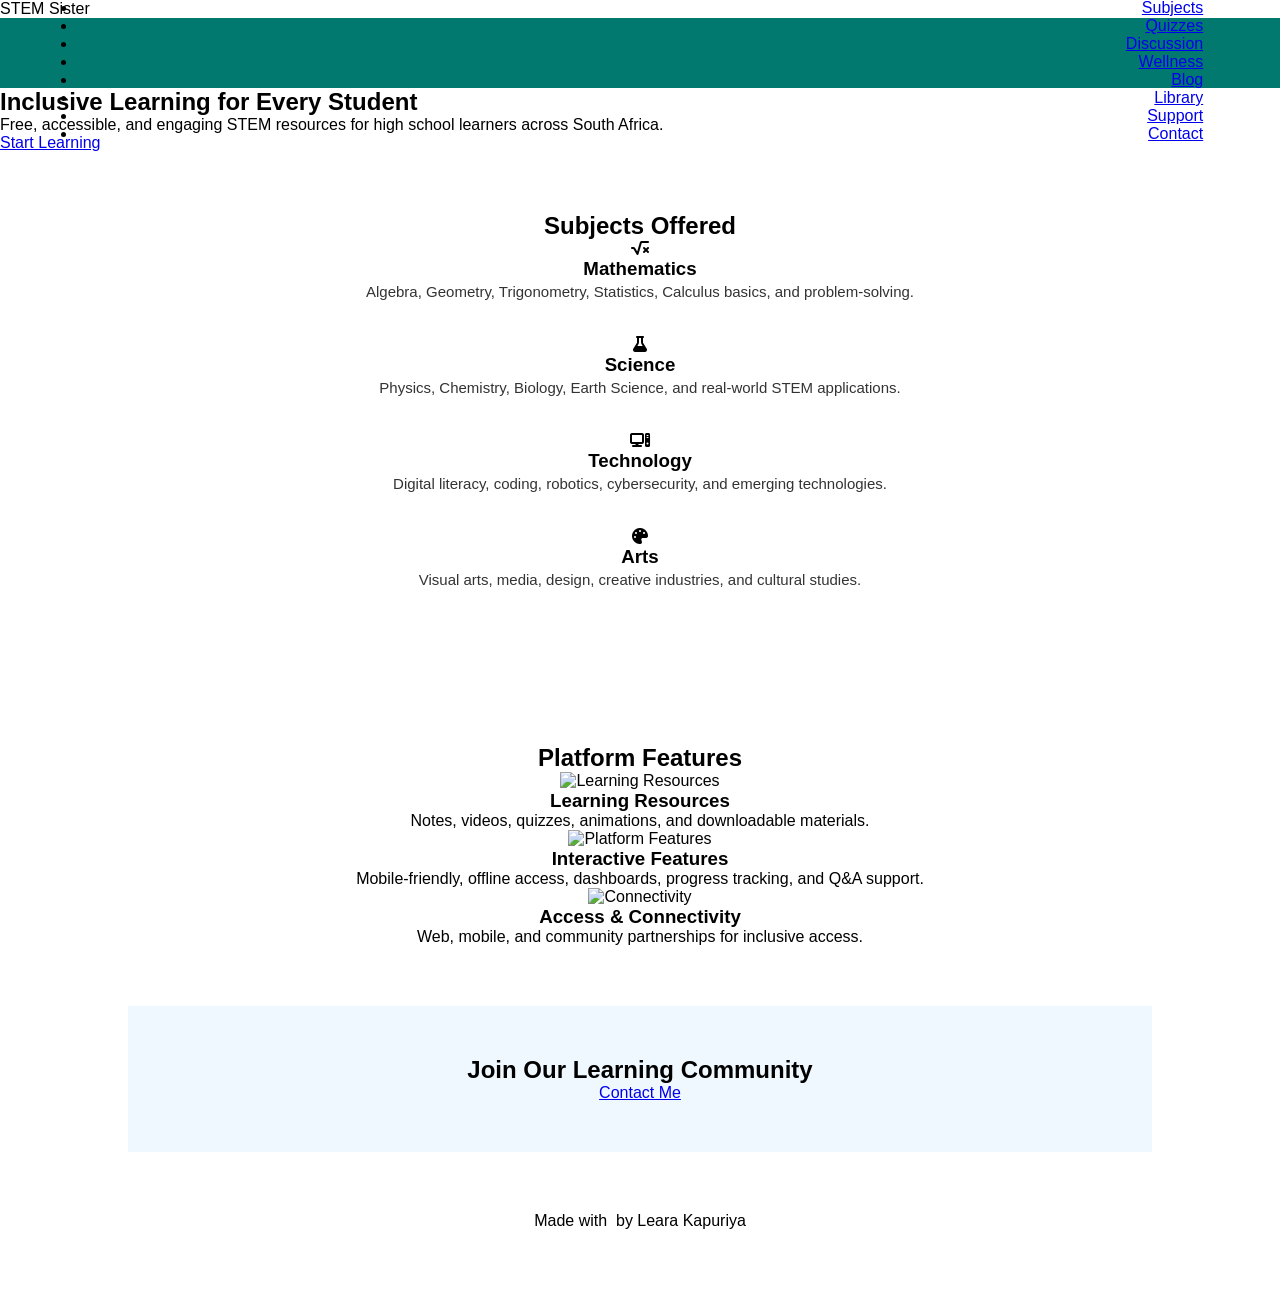
==== commit 57a16c5c: "Update index.html" ====
--- a/index.html
+++ b/index.html
@@ -3,169 +3,95 @@
 <head>
   <meta charset="UTF-8" />
   <meta name="viewport" content="width=device-width, initial-scale=1.0" />
-  <title>STEM SISTER</title>
+  <title>STEM Sister</title>
   <link rel="stylesheet" href="styles.css" />
-  <link rel="stylesheet" href="https://stackpath.bootstrapcdn.com/font-awesome/4.7.0/css/font-awesome.min.css" />
+  <link rel="stylesheet" href="https://cdnjs.cloudflare.com/ajax/libs/font-awesome/6.5.0/css/all.min.css" />
 </head>
 <body>
 
-  <!-- Header / Hero -->
-  <section class="header">
-<nav>
-  <div class="nav-links" id="navLinks">
-    <i class="fa fa-times" onclick="hidemenu()"></i>
-    <ul>
-      <li><a href="index.html">HOME</a></li>
-      <li><a href="About.html">ABOUT</a></li>
-      <li><a href="Subjects.html">SUBJECTS</a></li>
-      <li><a href="quizzes.html">QUIZZES</a></li>
-      <li><a href="forum.html">DISCUSSION</a></li>
-      <li><a href="mental_wellness.html">WELLNESS</a></li>
-      <li><a href="blog.html">BLOG</a></li>
-      <li><a href="contact.html">CONTACT</a></li>
-      <li><a href="library.html">LIBRARY</a></li>
-      <li><a href="khulisa.html" class="active">SUPPORT</a></li>
-    </ul>
-  </div>
-  <i class="fa fa-bars" onclick="showmenu()"></i>
-</nav>
+  <!-- Navbar -->
+  <header class="navbar">
+    <div class="logo">STEM Sister</div>
+    <nav>
+      <ul class="nav-links">
+        <li><a href="index.html" class="active">Home</a></li>
+        <li><a href="about.html">About</a></li>
+        <li><a href="subjects.html">Subjects</a></li>
+        <li><a href="quizzes.html">Quizzes</a></li>
+        <li><a href="forum.html">Discussion</a></li>
+        <li><a href="wellness.html">Wellness</a></li>
+        <li><a href="blog.html">Blog</a></li>
+        <li><a href="library.html">Library</a></li>
+        <li><a href="support.html">Support</a></li>
+        <li><a href="contact.html">Contact</a></li>
+      </ul>
+      <div class="menu-toggle"><i class="fa fa-bars"></i></div>
+    </nav>
+  </header>
 
-    <div class="text-box">
-      <h1>My E-learning Platform</h1>
-      <p>
-        I am creating an inclusive and accessible e-learning platform
-        specifically designed for high school learners from disadvantaged
-        backgrounds, including those in rural and township areas. My mission
-        is to bridge the educational gap by providing high-quality,
-        curriculum-aligned resources that are free, easy to access, and
-        engaging.
-      </p>
-      <a href="Subjects.html" class="hero-btn">Start Learning</a>
+  <!-- Hero Section -->
+  <section class="hero">
+    <div class="hero-content">
+      <h1>Inclusive Learning for Every Student</h1>
+      <p>Free, accessible, and engaging STEM resources for high school learners across South Africa.</p>
+      <a href="subjects.html" class="btn-primary">Start Learning</a>
     </div>
   </section>
 
-    <!-- Subjects -->
-    <section class="subjects">
-      <h1>Subjects I Offer</h1>
-      <p>My focus is on STEM subjects.</p>
+  <!-- Subjects -->
+  <section class="subjects">
+    <h2>Subjects Offered</h2>
+    <div class="card-grid">
+      <div class="card">
+        <i class="fa-solid fa-square-root-variable"></i>
+        <h3>Mathematics</h3>
+        <p>Algebra, Geometry, Trigonometry, Statistics, Calculus basics, and problem-solving.</p>
+      </div>
+      <div class="card">
+        <i class="fa-solid fa-flask"></i>
+        <h3>Science</h3>
+        <p>Physics, Chemistry, Biology, Earth Science, and real-world STEM applications.</p>
+      </div>
+      <div class="card">
+        <i class="fa-solid fa-computer"></i>
+        <h3>Technology</h3>
+        <p>Digital literacy, coding, robotics, cybersecurity, and emerging technologies.</p>
+      </div>
+      <div class="card">
+        <i class="fa-solid fa-palette"></i>
+        <h3>Arts</h3>
+        <p>Visual arts, media, design, creative industries, and cultural studies.</p>
+      </div>
+    </div>
+  </section>
 
-      <div class="row">
-        <!-- Mathematics -->
-        <div class="subject-col">
-          <h3>Mathematics</h3>
-          <p>
-            Algebra : Equations, expressions, and functions<br>
-            Geometry : Shapes, measurements, and spatial reasoning<br>
-            Trigonometry : Triangles, angles, and real-world applications<br>
-            Statistics & Probability : Data analysis, averages, graphs, and predictions<br>
-            Intro to Calculus : Rates of change and basic integrals (at higher grades)<br>
-            Mathematical Modeling : Solving real-life problems using math<br>
-            Computational Math : Estimation, coding, and numerical methods<br>
-            Logic & Problem Solving : Patterns, reasoning, and critical thinking
-          </p>
-        </div>
+  <!-- Facilities -->
+  <section class="facilities">
+    <h2>Platform Features</h2>
+    <div class="card-grid">
+      <div class="card">
+        <img src="images/resources.jpg" alt="Learning Resources">
+        <h3>Learning Resources</h3>
+        <p>Notes, videos, quizzes, animations, and downloadable materials.</p>
+      </div>
+      <div class="card">
+        <img src="images/features.jpg" alt="Platform Features">
+        <h3>Interactive Features</h3>
+        <p>Mobile-friendly, offline access, dashboards, progress tracking, and Q&A support.</p>
+      </div>
+      <div class="card">
+        <img src="images/connectivity.jpg" alt="Connectivity">
+        <h3>Access & Connectivity</h3>
+        <p>Web, mobile, and community partnerships for inclusive access.</p>
+      </div>
+    </div>
+  </section>
 
-        <!-- Science -->
-        <div class="subject-col">
-          <h3>Science</h3>
-          <p>
-            Physics : Motion, forces, energy, electricity, waves, and simple machines<br>
-            Chemistry : Atoms, elements, chemical reactions, acids & bases, and matter<br>
-            Biology : Cells, genetics, human body systems, ecosystems, and evolution<br>
-            Earth & Environmental Science : Climate, natural resources, geology, and sustainability<br>
-            Scientific Method : Observations, hypothesis testing, experiments, and data analysis<br>
-            Technology Integration : Using tools, simulations, and digital labs in investigations<br>
-            STEM Applications : Real-life experiments, innovations, and cross-disciplinary projects
-          </p>
-        </div>
-
-        <!-- Technology -->
-        <div class="subject-col">
-          <h3>Computer Applications Technology</h3>
-          <p>
-            Digital Literacy : Understanding computers, internet safety, and digital tools<br>
-            Information & Communication Technology (ICT) : Software, hardware, and data handling<br>
-            Coding & Programming : Basics of coding languages (like Python, HTML, JavaScript)<br>
-            Robotics & Automation : Building and programming robots, sensors, and control systems<br>
-            Computer Systems : How computers work: hardware, software, storage, and networks<br>
-            Cybersecurity : Online safety, data privacy, and responsible tech use<br>
-            Design & Innovation : Using tech tools to create apps, websites, models, and solutions<br>
-            Emerging Technologies : AI, VR/AR, 3D printing, IoT, and smart systems
-          </p>
-        </div>
-
-        <!-- Arts -->
-        <div class="subject-col">
-          <h3>Arts</h3>
-          <p>
-            Visual Arts : Drawing, painting, sculpture, printmaking,
-            photography, and design Art Elements & Principles : Line, shape,
-            color, texture, space, balance, contrast, and rhythm Art History &
-            Theory : Study of local and global art movements, artists, and
-            cultural influences Media & Digital Arts : Graphic design,
-            animation, video editing, and digital illustration Crafts & Applied
-            Arts : Textile work, ceramics, beadwork, and mixed media Creative
-            Process : Brainstorming, planning, creating, reflecting, and
-            refining artwork Art Critique & Analysis : Describing, interpreting,
-            and evaluating art pieces Careers in the Arts : Introduction to
-            creative industries like design, fashion, animation, and fine arts
-          </p>
-        </div>
-    </section>
-
-    <section class="about-hub">
-  <h2>About This Platform</h2>
-  <p>
-    This platform was built to support learners and educators with open-access
-    materials aligned to the South African curriculum. All resources are hosted
-    directly for easy access and printing.
-  </p>
-</section>
-
-    <!-- Facilities -->
-    <section class="facilities">
-      <h1>My Facilities</h1>
-      <p>
-        My digital learning space is designed to provide high-quality education
-        to learners no matter where they are—from rural villages to township
-        schools.
-      </p>
-      <div class="row">
-        <div class="facilities-col">
-          <img src="css/gse-virtual-learning-NL.jpg"/>
-          <h3>Available Learning Resources</h3>
-          <p>
-            Subject content: Notes, videos, quizzes, animations Interactive
-            tools: Virtual labs, simulations, games Downloadable materials:
-            PDFs, worksheets, past exam papers Language support (if applicable)
-          </p>
-        </div>
-        <div class="facilities-col">
-          <img src="css/online-tutorials-concept_52683-37480.avif" />
-          <h3>Features of the Platform</h3>
-          <p>
-            Mobile-friendly and data-light access Offline access/download
-            options User-friendly interface Personalized learner dashboard
-            Progress tracking & goal setting Chat or Q&A support
-          </p>
-        </div>
-        <div class="facilities-col">
-          <img src="css/beaefac4021cb46541e498cca37b6afd.jpg" />
-          <h3>Access & Connectivity</h3>
-          <p>
-            How students can access the platform (web, mobile, app) Info on
-            free/low-data modes or zero-rated access (if available) Partnerships
-            with schools, libraries, or community centers.
-          </p>
-        </div>
-      </div>
-    </section>
-
-    <!-- Call To Action -->
-    <section class="cta">
-<h1>Enroll for my various online courses</h1>
-<a href="contact.html" class="hero-btn">CONTACT ME</a>
-    </section>
+  <!-- Call to Action -->
+  <section class="cta">
+    <h2>Join Our Learning Community</h2>
+    <a href="contact.html" class="btn-secondary">Contact Me</a>
+  </section>
 
 <!-- Footer -->
 <section class="Footer">
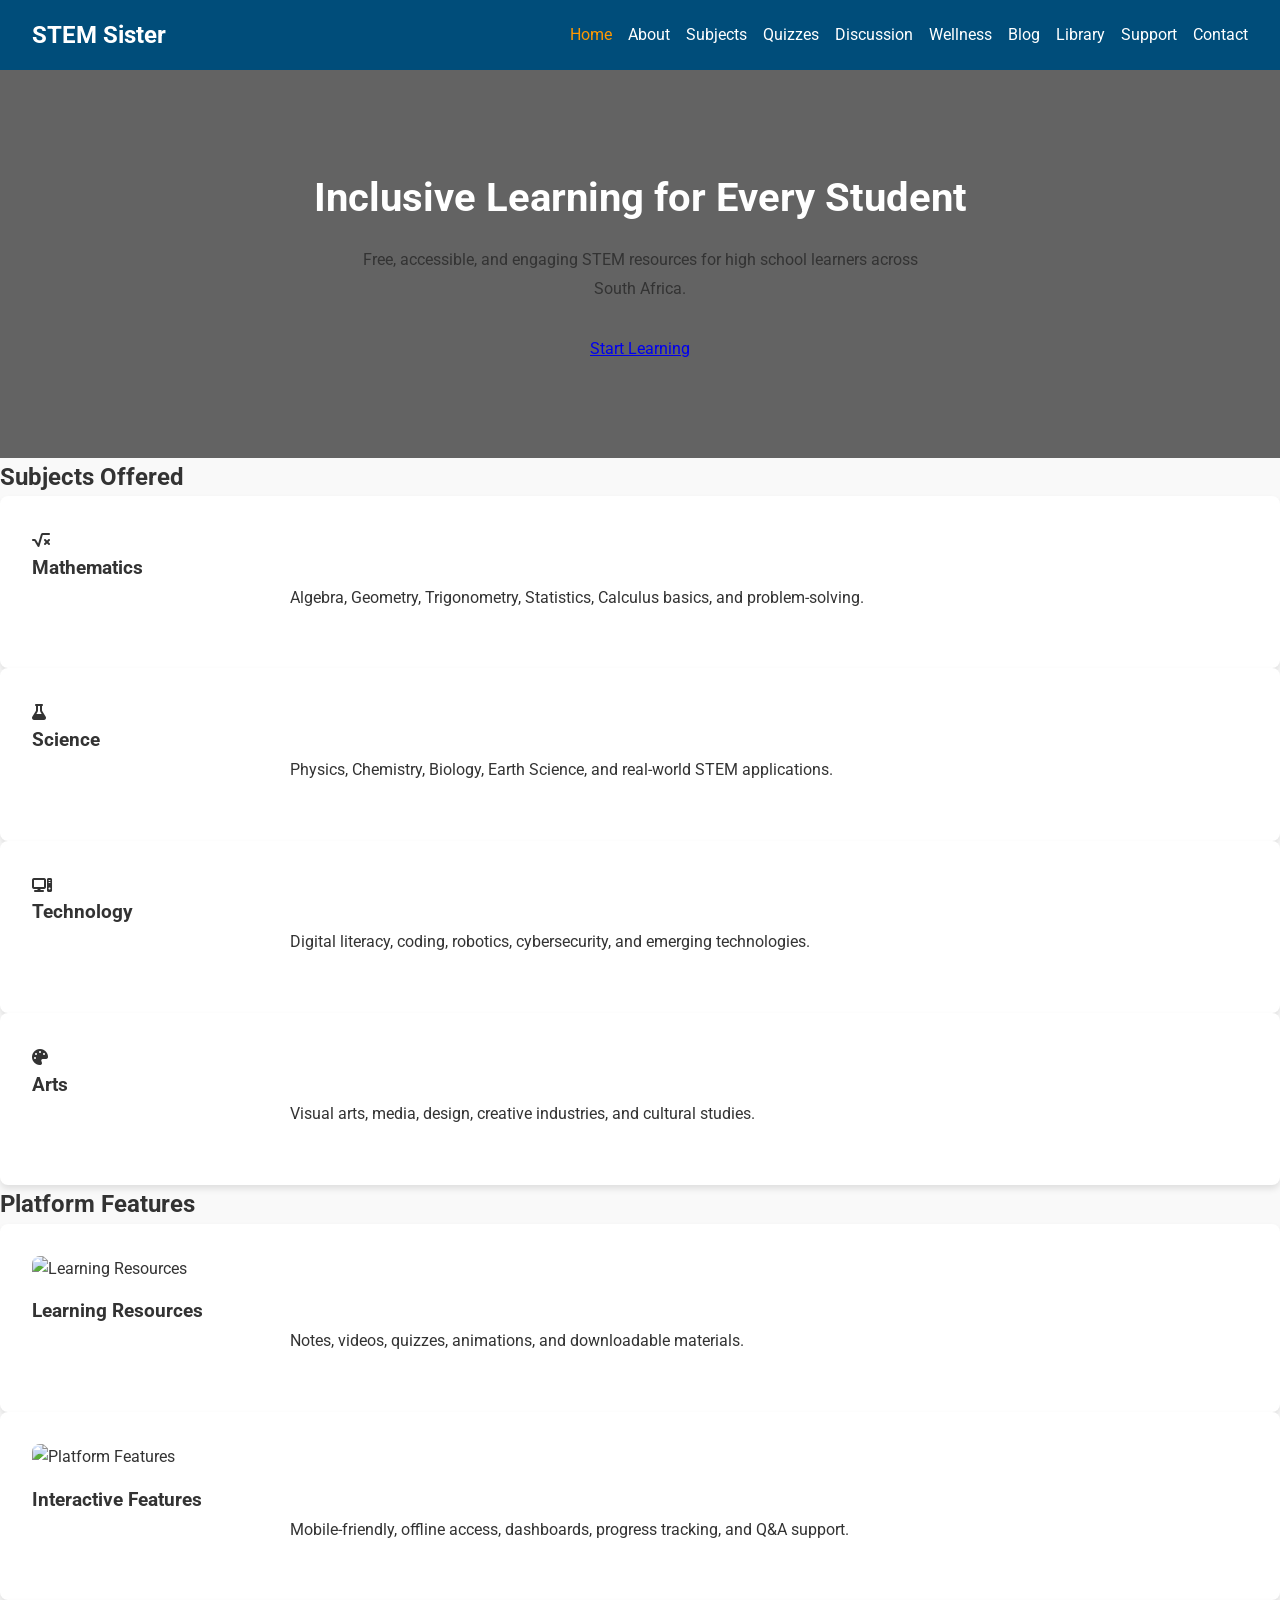
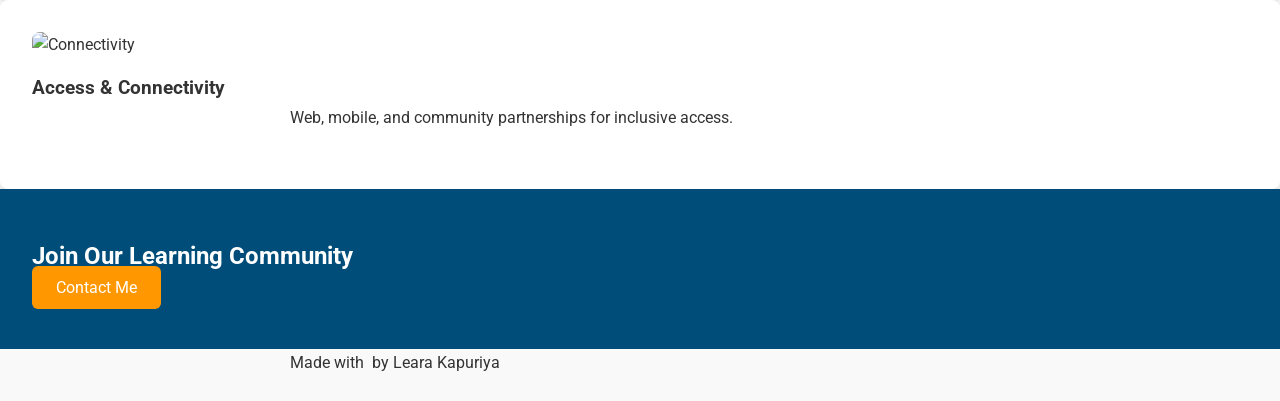
==== commit 873ca574: "Update index.html" ====
--- a/index.html
+++ b/index.html
@@ -4,7 +4,14 @@
   <meta charset="UTF-8" />
   <meta name="viewport" content="width=device-width, initial-scale=1.0" />
   <title>STEM Sister</title>
+
+  <!-- Custom Styles -->
   <link rel="stylesheet" href="styles.css" />
+
+  <!-- Google Fonts -->
+  <link href="https://fonts.googleapis.com/css2?family=Roboto:wght@400;700&display=swap" rel="stylesheet">
+
+  <!-- Font Awesome (for icons) -->
   <link rel="stylesheet" href="https://cdnjs.cloudflare.com/ajax/libs/font-awesome/6.5.0/css/all.min.css" />
 </head>
 <body>
@@ -99,12 +106,16 @@
 </section>
 
     <!-- JavaScript for Toggle Menu -->
-    <script>
-      var navLinks = document.getElementById("navLinks");
-      function showmenu() { navLinks.style.right = "0"; }
-      function hidemenu() { navLinks.style.right = "-200px"; }
-    </script>
+<script>
+  const menuToggle = document.querySelector('.menu-toggle');
+  const navLinks = document.querySelector('.nav-links');
 
+  menuToggle.addEventListener('click', () => {
+    navLinks.classList.toggle('show');
+  });
+</script>
+
+  
     <!-- Chatbot Embed -->
     <script src="https://code.tidio.co/uqdod81sfajvlkpiujfsjo49za71xsuc.js" async></script>
 
--- a/styles.css
+++ b/styles.css
@@ -1,1640 +1,109 @@
-/* Global Reset */
-* {
-  margin: 0;
-  padding: 0;
-  box-sizing: border-box;
-  font-family: 'Poppins', sans-serif;
+/* Reset */
+* { margin: 0; padding: 0; box-sizing: border-box; }
+body { 
+  font-family: 'Roboto', sans-serif; 
+  line-height: 1.6; 
+  background: #f9f9f9; 
+  color: #333; 
 }
 
-/* Header (default for home page) */
-.header {
-  min-height: 100vh;
-  width: 100%;
-  background: linear-gradient(rgba(3, 7, 4, 0.7), rgba(81, 204, 32, 0.7)),
-              url(css/istockphoto-1207872886-612x612.jpg) center/cover no-repeat;
-  position: relative;
+/* Navbar */
+.navbar { 
+  display: flex; 
+  justify-content: space-between; 
+  align-items: center; 
+  padding: 1rem 2rem; 
+  background: #004d7a; 
+  color: #fff; 
+  position: sticky; 
+  top: 0; 
+  z-index: 1000;
+}
+.navbar .logo { font-size: 1.5rem; font-weight: bold; }
+.nav-links { list-style: none; display: flex; gap: 1rem; }
+.nav-links a { color: #fff; text-decoration: none; transition: color 0.3s; }
+.nav-links a:hover, .nav-links .active { color: #ff9800; }
+
+/* Mobile Menu */
+.menu-toggle { display: none; cursor: pointer; font-size: 1.5rem; }
+@media (max-width: 768px) {
+  .nav-links { 
+    display: none; 
+    flex-direction: column; 
+    background: #004d7a; 
+    position: absolute; 
+    top: 60px; 
+    right: 0; 
+    width: 200px; 
+    padding: 1rem; 
+  }
+  .nav-links.show { display: flex; }
+  .menu-toggle { display: block; color: #fff; }
 }
 
-/* Smaller header for inner pages */
-.header.small-header {
-  min-height: 60vh;
-  background: linear-gradient(rgba(3, 7, 4, 0.7), rgba(81, 204, 32, 0.7)),
-              url(css/istockphoto-1207872886-612x612.jpg) center/cover no-repeat;
+/* Hero */
+.hero { 
   position: relative;
+  background: url('images/hero-bg.jpg') center/cover no-repeat; 
+  color: #fff; 
+  text-align: center; 
+  padding: 6rem 2rem; 
 }
 
-.header.small-header .text-box {
+/* Add a semi-transparent overlay behind text */
+.hero::before {
+  content: "";
   position: absolute;
-  top: 50%;
-  left: 50%;
-  transform: translate(-50%, -50%);
-  text-align: center;
-  color: #fff;
+  top: 0; left: 0; right: 0; bottom: 0;
+  background: rgba(0,0,0,0.6); /* darkens background for readability */
+  z-index: 0;
 }
 
-.header.small-header .text-box h1 {
-  font-size: 48px;
-}
-/* Refined About Us header */
-.header.big-header {
-  min-height: 40vh; /* reduced height */
-  background: linear-gradient(rgba(3, 7, 4, 0.6), rgba(81, 204, 32, 0.6)),
-              url(css/istockphoto-1207872886-612x612.jpg) center/cover no-repeat;
+.hero-content {
   position: relative;
-  display: flex;
-  align-items: center;   /* center vertically */
-  justify-content: center; /* center horizontally */
+  z-index: 1; /* ensures text sits above overlay */
 }
 
-.header.big-header .text-box h1 {
-  font-size: 36px; /* smaller heading */
-  margin: 0;
-  color: #fff;
-  text-align: center;
+.hero h1 { font-size: 2.5rem; margin-bottom: 1rem; }
+.hero p { max-width: 600px; margin: 0 auto 2rem; line-height: 1.8; }
+
+/* Section paragraphs */
+section p {
+  max-width: 700px;
+  margin: 0 auto 1.5rem;
+  line-height: 1.8;
+  color: #333; /* ensures readability */
 }
 
-/* Sticky Navigation */
-nav {
-  display: flex;
-  padding: 0 6%;
-  justify-content: space-between;
-  align-items: center;
-  position: sticky;
-  top: 0;
-  z-index: 1000;
-  background: #01796F;
-  height: 70px;
+/* Cards */
+.card {
+  background: #fff; /* solid background so text never overlaps images */
+  padding: 2rem;
+  border-radius: 8px;
+  box-shadow: 0 4px 6px rgba(0,0,0,0.1);
+  transition: transform 0.3s;
+}
+.card img {
+  width: 100%;
+  border-radius: 8px;
+  margin-bottom: 1rem;
+  display: block;
+}
+.card h3, .card p {
+  color: #333; /* dark text on light background */
 }
 
-.nav-links {
-  flex: 1;
-  text-align: right;
+/* CTA */
+.cta { background: #004d7a; color: #fff; padding: 3rem 2rem; }
+.btn-secondary { 
+  background: #ff9800; 
+  color: #fff; 
+  padding: 0.75rem 1.5rem; 
+  border-radius: 6px; 
+  text-decoration: none; 
 }
-
-.nav-links ul {
-  list-style: none;
-}
-
-.nav-links ul li {
-  display: inline-block;
-  padding: 8px 12px;
-  position: relative;
-}
-
-.nav-links ul li a {
-  color: #fff;
-  text-decoration: none;
-  font-size: 14px;
-  font-weight: 500;
-  transition: background 0.3s ease, color 0.3s ease;
-}
-
-.nav-links ul li:hover a {
-  background: #025f52;
-  padding: 8px 12px;
-  border-radius: 4px;
-  color: #fff;
-}
-
-.nav-links ul li::after {
-  content: '';
-  width: 0%;
-  height: 2px;
-  background: #fff;
-  display: block;
-  margin: auto;
-  transition: 0.5s;
-}
-
-.nav-links ul li:hover::after {
-  width: 100%;
-}
-
-/* Hero Text */
-.text-box {
-  width: 90%;
-  color: #fff;
-  position: absolute;
-  top: 50%;
-  left: 50%;
-  transform: translate(-50%, -50%);
-  text-align: center;
-}
-
-.text-box h1 {
-  font-size: 62px;
-  margin-bottom: 20px;
-}
-
-.text-box p {
-  font-size: 16px;
-  font-weight: 400;
-  margin-bottom: 30px;
-}
-
-.hero-btn {
-  display: inline-block;
-  text-decoration: none;
-  color: #fff;
-  border: 1px solid #fff;
-  padding: 12px 34px;
-  font-size: 14px;
-  background: transparent;
-  cursor: pointer;
-  transition: 0.3s ease-in-out;
-}
-
-.hero-btn:hover {
-  border: 2px solid #fff;
-  background: #0c2916;
-}
-
-/* Responsive Navigation */
-nav .fa {
-  display: none;
-}
-
-@media(max-width: 700px) {
-  .text-box h1 {
-    font-size: 28px;
-  }
-  .nav-links {
-    position: fixed;
-    background: #01796F;
-    height: 100vh;
-    width: 200px;
-    top: 0;
-    right: -200px;
-    text-align: left;
-    z-index: 2;
-    transition: 0.5s;
-    padding-top: 60px;
-  }
-  .nav-links ul li {
-    display: block;
-    margin: 20px 0;
-  }
-  nav .fa {
-    display: block;
-    color: #fff;
-    font-size: 22px;
-    cursor: pointer;
-  }
-}
-
-/* Section Blocks */
-.subjects, .facilities, .testimonial, .cta, .Footer, .About-us, .blog-content, .location, .contact-us {
-  width: 80%;
-  margin: auto;
-  text-align: center;
-  padding: 60px 0;
-}
-
-/* === Subjects Section === */
-.subjects h1 {
-  font-size: 38px;
-  font-weight: 700;
-  margin-bottom: 24px;
-  text-align: center;
-  color: #006d88;
-}
-
-.subjects p {
-  color: #333;
-  font-size: 15px;
-  line-height: 1.6;
-  text-align: center;
-  max-width: 700px;
-  margin: 0 auto 32px;
-}
-
-/* Grid Layout */
-.row {
-  display: flex;
-  flex-wrap: wrap;
-  justify-content: center;
-  gap: 24px;
-  margin-top: 40px;
-}
-
-/* Subject Card */
-.subject-col {
-  flex: 0 0 calc(25% - 24px);
-  background: linear-gradient(135deg, #0094b9, #00bcd4);
-  border-radius: 14px;
-  padding: 28px;
-  color: #fff;
-  text-align: center;
-  box-sizing: border-box;
-  box-shadow: 0 6px 16px rgba(0,0,0,0.15);
-  transition: transform 0.3s ease, box-shadow 0.3s ease;
-  position: relative;
-  overflow: hidden;
-}
-
-/* Hover Effect */
-.subject-col:hover {
-  transform: translateY(-6px);
-  box-shadow: 0 12px 26px rgba(0,0,0,0.25);
-}
-
-/* Subject Heading */
-.subject-col h3 {
-  margin-top: 12px;
-  margin-bottom: 16px;
-  font-size: 22px;
-  font-weight: 700;
-  letter-spacing: 0.5px;
-  text-transform: uppercase;
-  border-bottom: 2px solid rgba(255,255,255,0.3);
-  padding-bottom: 6px;
-}
-
-/* Subject Icon */
-.subject-col i {
-  font-size: 36px;
-  margin-bottom: 12px;
-  display: block;
-}
-
-/* Unique Icon Colors */
-.subject-col.math i { color: #ff9800; }
-.subject-col.science i { color: #4caf50; }
-.subject-col.tech i { color: #2196f3; }
-.subject-col.art i { color: #9c27b0; }
-
-/* Responsive Tweaks */
-@media (max-width: 1024px) {
-  .subject-col {
-    flex: 0 0 calc(50% - 24px);
-  }
-}
-
-@media (max-width: 600px) {
-  .subject-col {
-    flex: 0 0 100%;
-  }
-}
-
-/* Facilities */
-.facilities-col {
-  flex: 1 1 30%;
-  background: #f9f9f9;
-  border-radius: 10px;
-  margin: 15px;
-  padding: 20px;
-  text-align: left;
-  transition: 0.3s;
-}
-
-.facilities-col img {
-  width: 100%;
-  height: auto;
-  border-radius: 8px;
-  margin-bottom: 15px;
-}
-
-.facilities-col h3 {
-  margin-bottom: 10px;
-  font-size: 18px;
-  font-weight: 600;
-  color: #01796F;
-}
-
-.facilities-col:hover {
-  box-shadow: 0 0 20px rgba(0,0,0,0.1);
-}
-
-/* About This Hub Section */
-.about-hub {
-  text-align: center;      /* centers heading and paragraph */
-  margin: 40px auto;       /* adds balanced spacing */
-  max-width: 800px;        /* keeps text from stretching too wide */
-  line-height: 1.6;        /* improves readability */
-}
-
-.about-hub h2 {
-  font-size: 28px;
-  margin-bottom: 15px;
-  color: #000;          /* black accent */
-}
-
-.about-hub p {
-  font-size: 16px;
-  color: #333;
-}
-
-
-/* Call To Action */
-.cta {
-  text-align: center;
-  background: #f0f8ff;
-  padding: 50px 20px;
-}
-
-.cta h1 {
-  font-size: 28px;
-  margin-bottom: 20px;
-  color: #01796F;
-}
-
-/* CONTACT US button styled same as Post Comment */
-.cta .hero-btn {
-  display: inline-block;
-  padding: 12px 30px;
-  background: #01796F;   /* same green as Post Comment */
-  color: #fff;
-  text-decoration: none;
-  font-weight: bold;
-  border-radius: 6px;
-  transition: background 0.3s ease-in-out;
-  border: none;
-}
-
-.cta .hero-btn:hover {
-  background: #025f52;   /* darker green on hover */
-}
-
-
-/* === Rubric Section Layout === */
-.rubric-container {
-  display: flex;
-  justify-content: space-between;
-  gap: 28px;
-  margin-top: 32px;
-  flex-wrap: wrap;
-}
-
-/* === Rubric Block Card === */
-.rubric-block {
-  flex: 1;
-  min-width: 280px;
-  background: linear-gradient(135deg, #0094b9, #00bcd4);
-  padding: 28px;
-  border-radius: 16px;
-  color: #fff;
-  box-shadow: 0 6px 18px rgba(0,0,0,0.15);
-  transition: transform 0.3s ease, box-shadow 0.3s ease;
-  margin-bottom: 28px;
-  position: relative;
-  overflow: hidden;
-}
-
-/* Hover lift */
-.rubric-block:hover {
-  transform: translateY(-6px);
-  box-shadow: 0 12px 26px rgba(0,0,0,0.25);
-}
-
-/* === Subject-specific accents === */
-.rubric-block.math {
-  border-top: 6px solid #ff9800;
-  box-shadow: inset 0 4px 12px rgba(255,152,0,0.3);
-}
-.rubric-block.science {
-  border-top: 6px solid #4caf50;
-  box-shadow: inset 0 4px 12px rgba(76,175,80,0.3);
-}
-.rubric-block.tech {
-  border-top: 6px solid #2196f3;
-  box-shadow: inset 0 4px 12px rgba(33,150,243,0.3);
-}
-.rubric-block.art {
-  border-top: 6px solid #9c27b0;
-  box-shadow: inset 0 4px 12px rgba(156,39,176,0.3);
-}
-
-/* === Headings === */
-.rubric-block h2 {
-  font-size: 1.4em;
-  font-weight: 700;
-  margin-bottom: 16px;
-  border-bottom: 2px solid rgba(255,255,255,0.25);
-  padding-bottom: 6px;
-  line-height: 1.4;
-  color: #ffffff;
-}
-
-.rubric-block h3 {
-  font-size: 1.05em;
-  font-weight: 600;
-  margin: 12px 0 8px;
-  color: #e0f7fa;
-  line-height: 1.35;
-}
-
-/* Hover highlight for headings */
-.rubric-block h2:hover,
-.rubric-block h3:hover {
-  color: #ffd54f;
-  transition: color 0.3s ease;
-}
-
-/* === Table Styling === */
-.rubric-block table {
-  width: 100%;
-  border-collapse: separate;
-  border-spacing: 0;
-  margin-bottom: 18px;
-  background: rgba(255,255,255,0.1);
-  border-radius: 12px;
-  overflow: hidden;
-}
-
-.rubric-block th,
-.rubric-block td {
-  padding: 12px 14px;
-  text-align: left;
-  border-bottom: 1px solid rgba(255,255,255,0.15);
-  font-size: 0.95em;
-  line-height: 1.6;
-}
-
-.rubric-block th {
-  background: rgba(255,255,255,0.2);
-  font-weight: 700;
-  text-transform: uppercase;
-  letter-spacing: 0.5px;
-}
-
-.rubric-block tr:last-child td {
-  border-bottom: none;
-}
-
-.rubric-block tr:nth-child(even) {
-  background: rgba(255,255,255,0.08);
-}
-
-/* === Links inside rubric === */
-.rubric-block a {
-  color: #ffd54f;
-  text-decoration: none;
-  font-weight: 600;
-  transition: color 0.3s ease, transform 0.2s ease;
-}
-.rubric-block a:hover {
-  text-decoration: underline;
-  color: #fff176;
-  transform: translateX(4px);
-}
-
-/* === Responsive stacking === */
-@media(max-width: 900px) {
-  .rubric-container {
-    flex-direction: column;
-  }
-  .rubric-block {
-    margin-bottom: 24px;
-  }
-}
-
-/* === Grade Level Headings (e.g., Grade 10 Term One) === */
-.rubric-block h2 {
-  margin: 0 0 10px 0;          /* space below heading */
-  font-size: 1.2em;            /* slightly smaller */
-  font-weight: 700;            /* bold for emphasis */
-  letter-spacing: 0.4px;       /* subtle spacing */
-  line-height: 1.3;            /* breathing room */
-  color: #ffffff;              /* strong contrast */
-  text-transform: none;        /* keep natural case */
-  border-bottom: 2px solid rgba(255,255,255,0.25); /* subtle divider */
-  padding-bottom: 4px;
-}
-
-/* === Block Headings (e.g., Blocks per Subject) === */
-.rubric-block h3 {
-  margin: 8px 0 6px;           /* tighter spacing */
-  font-size: 1em;              /* smaller than h2 */
-  font-weight: 600;
-  color: #e0f7fa;              /* softer accent */
-  line-height: 1.25;
-  text-transform: none;
-}
-
-/* Optional: hover highlight for liveliness */
-.rubric-block h2:hover,
-.rubric-block h3:hover {
-  color: #ffd54f;              /* highlight yellow */
-  transition: color 0.3s ease;
-}
-/* Base table styling */
-table {
-  width: 100%;
-  border-collapse: collapse;
-  margin-bottom: 20px;
-}
-
-th, td {
-  border: 1px solid #ccc;
-  padding: 8px;
-  vertical-align: top;
-}
-
-/* Toggle button */
-.toggle-btn {
-  margin-top: 6px;
-  background: #007acc;
-  color: white;
-  border: none;
-  padding: 6px 10px;
-  cursor: pointer;
-  border-radius: 4px;
-  font-size: 0.9em;
-}
-
-.toggle-btn:hover {
-  background: #005fa3;
-}
-
-/* Hidden questions */
-.questions.hidden {
-  display: none;
-}
-
-/* Quiz styling */
-.quiz {
-  margin-top: 10px;
-  padding: 8px;
-  background: #f9f9f9;
-  border: 1px solid #ddd;
-  border-radius: 4px;
-}
-
-.quiz p {
-  margin: 8px 0 4px;
-  font-weight: bold;
-}
-
-.quiz label {
-  display: block;
-  margin-left: 10px;
-  font-weight: normal;
-}
-
-.submit-btn {
-  margin-top: 10px;
-  background: #28a745;
-  color: white;
-  border: none;
-  padding: 6px 12px;
-  cursor: pointer;
-  border-radius: 4px;
-}
-
-.submit-btn:hover {
-  background: #218838;
-}
-
-/* 📱 Mobile-friendly adjustments */
-@media (max-width: 768px) {
-  table, thead, tbody, th, td, tr {
-    display: block;
-    width: 100%;
-  }
-
-  thead {
-    display: none; /* Hide headers on small screens */
-  }
-
-  tr {
-    margin-bottom: 15px;
-    border: 1px solid #ccc;
-    border-radius: 6px;
-    padding: 8px;
-    background: #fff;
-  }
-
-  td {
-    border: none;
-    padding: 6px;
-  }
-
-  td::before {
-    font-weight: bold;
-    display: block;
-    margin-bottom: 4px;
-  }
-
-  /* Make quiz forms fit nicely */
-  .quiz {
-    padding: 6px;
-    font-size: 0.9em;
-  }
-
-  .quiz label {
-    margin-left: 0;
-  }
-}
-
-/* === About Us Section Layout === */
-.About-us {
-  display: grid;
-  grid-template-columns: 1fr 1fr;
-  gap: 2rem;
-  align-items: stretch;
-  margin-top: 40px;
-}
-
-/* === Feature Blocks === */
-.feature-block {
-  padding: 2rem;
-  background: linear-gradient(135deg, #ffffff, #f9f9f9);
-  border-radius: 14px;
-  box-shadow: 0 6px 14px rgba(0,0,0,0.12);
-  text-align: left;
-  transition: transform 0.3s ease, box-shadow 0.3s ease;
-  display: flex;
-  flex-direction: column;
-  justify-content: space-between;
-  position: relative;
-  overflow: hidden;
-}
-
-/* Hover animation */
-.feature-block:hover {
-  transform: translateY(-6px) scale(1.02);
-  box-shadow: 0 10px 24px rgba(0,0,0,0.18);
-}
-
-/* Headings */
-.feature-block h2,
-.feature-block h3 {
-  margin-bottom: 0.75rem;       /* tighter spacing */
-  color: #01796F;
-  font-weight: 700;
-  line-height: 1.3;
-}
-
-.feature-block h2 {
-  font-size: 1.4em;
-  border-bottom: 2px solid rgba(0,0,0,0.1);
-  padding-bottom: 6px;
-}
-
-.feature-block h3 {
-  font-size: 1.1em;
-  color: #025f52;
-}
-
-/* Paragraphs */
-.feature-block p {
-  line-height: 1.6;
-  color: #444;
-  margin-bottom: 1rem;
-}
-
-/* Accent borders with glow */
-.feature-block.core-features { border-left: 6px solid #007acc; box-shadow: inset 0 4px 12px rgba(0,122,204,0.15); }
-.feature-block.community-support { border-left: 6px solid #e67e22; box-shadow: inset 0 4px 12px rgba(230,126,34,0.15); }
-.feature-block.technical-strategy { border-left: 6px solid #555; box-shadow: inset 0 4px 12px rgba(85,85,85,0.15); }
-.feature-block.long-term-impact { border-left: 6px solid #27ae60; box-shadow: inset 0 4px 12px rgba(39,174,96,0.15); }
-
-/* Hero button inside blocks */
-.feature-block .hero-btn {
-  display: inline-block;
-  margin-top: auto;
-  padding: 0.8rem 1.5rem;
-  background: #01796F;
-  color: #fff;
-  text-decoration: none;
-  border-radius: 6px;
-  font-weight: 600;
-  transition: background 0.3s ease, transform 0.2s ease;
-  align-self: flex-start;
-}
-
-.feature-block .hero-btn:hover {
-  background: #025f52;
-  transform: translateY(-2px);
-}
-
-/* Responsive stacking */
-@media (max-width: 768px) {
-  .About-us {
-    grid-template-columns: 1fr;
-  }
-  .feature-block {
-    margin-bottom: 20px;
-  }
-}
+.btn-secondary:hover { background: #e68900; }
 
 /* Footer */
-.Footer h4 {
-  margin-bottom: 20px;
-  font-weight: 600;
-}
-
-.icons .fa {
-  color: #00b3ff;
-  margin: 0 10px;
-  cursor: pointer;
-  transition: transform 0.3s ease, color 0.3s ease;
-}
-
-.icons .fa:hover {
-  transform: scale(1.2);
-  color: #007acc;
-}
-
-
-/* === Contact Section === */
-.contact-col {
-  flex: 1 1 45%;
-  margin: 15px;
-  text-align: left;
-  background: #f9f9f9;
-  padding: 2rem;
-  border-radius: 12px;
-  box-shadow: 0 6px 14px rgba(0,0,0,0.1);
-}
-
-/* Inputs & Textarea */
-.contact-col input,
-.contact-col textarea {
-  width: 100%;
-  padding: 14px 16px;
-  margin-bottom: 18px;
-  border: 1px solid #ccc;
-  border-radius: 8px;
-  font-size: 1rem;
-  transition: border-color 0.3s ease, box-shadow 0.3s ease;
-}
-
-/* Focus effect */
-.contact-col input:focus,
-.contact-col textarea:focus {
-  border-color: #01796F;
-  box-shadow: 0 0 6px rgba(1,121,111,0.3);
-  outline: none;
-}
-
-/* Contact form button */
-.contact-col .hero-btn {
-  background: linear-gradient(135deg, #01796F, #02a38f);
-  color: #fff;
-  border: none;
-  padding: 14px 28px;
-  border-radius: 8px;
-  cursor: pointer;
-  font-weight: 600;
-  letter-spacing: 0.5px;
-  transition: background 0.3s ease, transform 0.2s ease;
-}
-
-.contact-col .hero-btn:hover {
-  background: linear-gradient(135deg, #025f52, #038c76);
-  transform: translateY(-2px);
-}
-
-/* === Blog Hero Section === */
-.header.blog-hero {
-  background: linear-gradient(135deg, #ffafcc, #a8dadc);
-  text-align: center;
-  padding: 5rem 2rem;
-  border-radius: 12px;
-  box-shadow: 0 6px 14px rgba(0,0,0,0.12);
-  position: relative;
-  overflow: hidden;
-}
-
-/* Animated gradient overlay */
-.header.blog-hero::after {
-  content: "";
-  position: absolute;
-  inset: 0;
-  background: linear-gradient(135deg, rgba(255,255,255,0.1), rgba(0,0,0,0.05));
-  animation: shimmer 6s infinite linear;
-}
-
-@keyframes shimmer {
-  0% { opacity: 0.2; }
-  50% { opacity: 0.5; }
-  100% { opacity: 0.2; }
-}
-
-.header.blog-hero h1 {
-  font-size: 3rem;
-  color: #1d3557;
-  margin-bottom: 0.5rem;
-  font-weight: 700;
-  letter-spacing: 1px;
-}
-
-.header.blog-hero .subtitle {
-  font-size: 1.3rem;
-  color: #fff;
-  font-weight: 500;
-  letter-spacing: 0.5px;
-}
-
-/* === Blog Content Layout === */
-.blog-content.single-column {
-  max-width: 900px;
-  margin: 0 auto;
-  padding: 2rem;
-}
-
-.blog-content.grid-layout {
-  display: grid;
-  grid-template-columns: repeat(auto-fit, minmax(320px, 1fr));
-  gap: 2rem;
-  padding: 2rem;
-}
-
-/* === Blog Block Styling === */
-.blog-content .block {
-  padding: 2rem;
-  border-radius: 16px;
-  box-shadow: 0 4px 12px rgba(0,0,0,0.08);
-  transition: transform 0.3s ease, box-shadow 0.3s ease;
-  color: #1d3557;
-  background: #fff;
-  position: relative;
-  overflow: hidden;
-}
-
-/* Hover animation */
-.blog-content .block:hover {
-  transform: translateY(-8px) scale(1.02);
-  box-shadow: 0 10px 20px rgba(0,0,0,0.18);
-}
-
-/* Pastel backgrounds per block */
-.blog-content .block:nth-child(1) {
-  background: linear-gradient(135deg, #fdfcdc, #ffe5ec);
-}
-.blog-content .block:nth-child(2) {
-  background: linear-gradient(135deg, #e0f7fa, #f1faee);
-}
-.blog-content .block:nth-child(3) {
-  background: linear-gradient(135deg, #ffd6a5, #caffbf);
-}
-
-/* Headings inside blocks */
-.blog-content .block h2,
-.blog-content .block h3 {
-  margin-bottom: 12px;
-  color: #1d3557;
-  font-size: 1.5rem;
-  font-weight: 700;
-  line-height: 1.3;
-  transition: color 0.3s ease;
-}
-
-.blog-content .block h2:hover {
-  color: #e63946; /* lively red accent */
-}
-
-/* Author Styling */
-.author {
-  font-size: 0.9rem;
-  color: #555;
-  margin-bottom: 1rem;
-  font-style: italic;
-  letter-spacing: 0.3px;
-}
-
-/* Quotes */
-blockquote {
-  background: rgba(255,255,255,0.7);
-  border-left: 4px solid #457b9d;
-  padding: 1rem 1.2rem;
-  margin: 1.2rem 0;
-  font-style: italic;
-  color: #1d3557;
-  border-radius: 8px;
-  line-height: 1.6;
-  transition: transform 0.3s ease;
-}
-
-blockquote:hover {
-  transform: scale(1.02);
-}
-
-/* Author Note */
-.author-note {
-  margin-top: 1rem;
-  font-size: 0.85rem;
-  color: #444;
-  font-style: italic;
-  opacity: 0.9;
-}
-
-/* Quiz container (split view) */
-.quiz-container {
-  display: flex;
-  gap: 20px;
-  margin: 30px auto;
-  max-width: 900px;
-  font-family: 'Poppins', sans-serif;
-}
-
-/* Left side: questions */
-.quiz-area {
-  flex: 2;
-  background: #ffffff;
-  border: 1px solid #e6e6e6;
-  border-radius: 12px;
-  padding: 25px;
-  box-shadow: 0 6px 18px rgba(0,0,0,0.08);
-}
-
-/* Right side: memo */
-.memo-area {
-  flex: 1;
-  background: #f9fafc;
-  border-left: 3px solid #e6e6e6;
-  border-radius: 12px;
-  padding: 20px;
-  box-shadow: inset 0 0 8px rgba(0,0,0,0.05);
-  min-width: 220px;
-}
-
-/* Each question block */
-.quiz-question {
-  margin-bottom: 20px;
-  padding: 15px;
-  border-radius: 8px;
-  background: #f9fafc;
-  transition: background 0.3s;
-}
-.quiz-question:hover {
-  background: #f1f5f9;
-}
-.quiz-question p {
-  font-weight: 600;
-  margin-bottom: 12px;
-  color: #4a4a8c;
-  font-size: 1.05em;
-}
-
-/* Option buttons */
-.option-btn {
-  display: inline-block;
-  margin: 6px;
-  padding: 10px 16px;
-  border: none;
-  border-radius: 6px;
-  background: #c7d2fe; /* soft lavender */
-  color: #333;
-  font-weight: 500;
-  cursor: pointer;
-  transition: all 0.3s ease;
-}
-.option-btn:hover:not(:disabled) {
-  background: #a5b4fc;
-  transform: scale(1.05);
-}
-.option-btn:disabled {
-  opacity: 0.6;
-  cursor: not-allowed;
-}
-
-/* Submit button */
-.submit-btn {
-  margin-top: 15px;
-  padding: 12px 20px;
-  border: none;
-  border-radius: 6px;
-  background: #fbcfe8; /* pastel pink */
-  color: #333;
-  font-weight: 600;
-  cursor: pointer;
-  transition: all 0.3s ease;
-}
-.submit-btn:hover {
-  background: #f9a8d4;
-  transform: scale(1.05);
-}
-
-/* Retry button */
-.retry-btn {
-  margin-top: 15px;
-  padding: 12px 20px;
-  border: none;
-  border-radius: 6px;
-  background: #fde68a; /* pastel yellow */
-  color: #333;
-  font-weight: 600;
-  cursor: pointer;
-  transition: all 0.3s ease;
-}
-.retry-btn:hover {
-  background: #facc15;
-  transform: scale(1.05);
-}
-
-/* Quiz result in memo */
-.quiz-result {
-  font-size: 1em;
-  font-weight: 500;
-  margin-top: 10px;
-  color: #333;
-  text-align: left;
-  line-height: 1.6;
-}
-.memo-correct {
-  color: #22c55e;
-  font-weight: 600;
-}
-.memo-wrong {
-  color: #ef4444;
-  font-weight: 600;
-}
-
-/* 🎨 Backgrounds per grade */
-.grade10-block {
-  background: linear-gradient(135deg, #ffb3ba 0%, #ffe0e0 100%);
-}
-.grade11-block {
-  background: linear-gradient(135deg, #bae1ff 0%, #e0f2ff 100%);
-}
-.grade12-block {
-  background: linear-gradient(135deg, #baffc9 0%, #e0ffe8 100%);
-}
-
-/* Add subtle animation */
-.quiz-card {
-  transition: transform 0.3s ease, box-shadow 0.3s ease;
-}
-.quiz-card:hover {
-  transform: translateY(-6px);
-  box-shadow: 0 8px 20px rgba(0,0,0,0.12);
-}
-
-/* Hero blocks */
-.pop-block {
-  border-radius: 12px;
-  padding: 1.2rem;
-  color: #2c2c2c; /* dark text for readability */
-  font-weight: 500;
-  box-shadow: 0 4px 15px rgba(0,0,0,0.15);
-  transition: transform 0.3s ease;
-}
-
-/* Wellness block styling */
-.feature-block {
-  padding: 2rem;                 /* slightly more breathing room */
-  border-radius: 12px;
-  margin-bottom: 2rem;           /* more space between blocks */
-  box-shadow: 0 4px 12px rgba(0,0,0,0.1);
-  transition: transform 0.3s ease, box-shadow 0.3s ease;
-}
-
-/* Hover effect */
-.feature-block:hover {
-  transform: translateY(-6px);
-  box-shadow: 0 8px 20px rgba(0,0,0,0.18);
-}
-
-/* Headings inside blocks */
-.feature-block h2 {
-  font-size: 1.4em;              /* slightly smaller */
-  margin-bottom: 0.75rem;        /* tighter spacing */
-  font-weight: 700;
-  line-height: 1.3;
-}
-
-.feature-block h3 {
-  font-size: 1.15em;
-  margin: 0.5rem 0;
-  font-weight: 600;
-  line-height: 1.25;
-}
-
-/* Distinct block backgrounds */
-#daily-quote-block { background: #fef4e7; color: #3e2723; }   /* soft peach */
-#encouragement     { background: #e7f0fe; color: #0d47a1; }   /* soft sky blue */
-#safe-space        { background: #f5e7f9; color: #4a148c; }   /* lavender purple */
-#comforting-reads  { background: #fffde7; color: #5d4037; }   /* pale yellow */
-#reflection-prompt { background: #ede7f6; color: #311b92; }   /* light violet */
-#relaxation        { background: #e8f5e9; color: #1b5e20; }   /* mint green */
-#resources         { background: #e0f7fa; color: #004d40; }   /* aqua teal */
-
-/* General tidy-up for text */
-.feature-block p,
-.feature-block ul,
-.feature-block li {
-  margin: 0.6rem 0;
-  line-height: 1.6;
-  font-size: 0.95em;             /* slightly smaller for balance */
-}
-
-/* Rotating sub-blocks */
-.rotating-block {
-  background: #ffffff;
-  border: 2px solid rgba(0,0,0,0.08);
-  border-radius: 10px;
-  padding: 1rem;
-  margin-top: 1rem;
-  box-shadow: inset 0 2px 6px rgba(0,0,0,0.05);
-  font-size: 0.95em;
-}
-
-/* Daily quote typing effect */
-#daily-quote {
-  color: #fb8c00;
-  font-weight: 600;
-  border-right: 2px solid #fb8c00;
-  display: inline-block;
-  min-height: 1.6em;
-  font-size: 1em;
-}
-
-/* Encouragement & Reflection prompts */
-#encouragement-text,
-#reflection-prompt-text {
-  font-style: italic;
-  display: block;
-  margin-top: 0.6rem;
-  font-size: 0.95em;
-}
-
-/* Resources block list */
-#resources ul {
-  padding-left: 1.4rem;
-  margin-top: 0.6rem;
-}
-#resources li {
-  margin-bottom: 0.5rem;
-  font-size: 0.95em;
-}
-
-/* Relaxation exercise text */
-#relaxation-exercise {
-  color: #2e7d32;
-  font-weight: 600;
-  font-size: 1em;
-}
-
-/* Video container */
-.video-container {
-  position: relative;
-  padding-bottom: 56.25%; /* 16:9 */
-  height: 0;
-  overflow: hidden;
-  max-width: 100%;
-  border-radius: 10px;
-  margin-top: 1rem;
-}
-.video-container iframe {
-  position: absolute;
-  top: 0; left: 0;
-  width: 100%; height: 100%;
-  border-radius: 10px;
-}
-
-/* Two-column layout */
-.two-column-layout {
-  display: grid;
-  grid-template-columns: 1fr 1fr;
-  gap: 2rem;                     /* more space between columns */
-  margin-top: 2.5rem;
-}
-
-@media (max-width: 768px) {
-  .two-column-layout {
-    grid-template-columns: 1fr;
-  }
-  .feature-block {
-    margin-bottom: 1.5rem;
-  }
-}
-
-/* ===== Library Page Styling ===== */
-.library .container {
-  max-width: 1200px;
-  margin: auto;
-  padding: 50px 20px;
-}
-
-.library h2 {
-  text-align: center;
-  font-size: 2rem;
-  margin-bottom: 10px;
-  font-weight: 600;
-}
-
-.library p {
-  text-align: center;
-  margin-bottom: 30px;
-  color: #555;
-}
-
-/* Search Bar */
-.library-search {
-  display: flex;
-  justify-content: center;
-  margin-bottom: 30px;
-}
-
-.library-search input {
-  width: 60%;
-  padding: 10px 15px;
-  border: 1px solid #ccc;
-  border-radius: 6px 0 0 6px;
-  outline: none;
-  font-size: 1rem;
-}
-
-.library-search button {
-  padding: 10px 20px;
-  border: none;
-  background: #2c3e50;
-  color: #fff;
-  font-size: 1rem;
-  border-radius: 0 6px 6px 0;
-  cursor: pointer;
-  transition: background 0.3s ease;
-}
-
-.library-search button:hover {
-  background: #1a252f;
-}
-
-/* Book Grid */
-.book-grid {
-  display: grid;
-  grid-template-columns: repeat(auto-fit, minmax(260px, 1fr));
-  gap: 25px;
-}
-
-.book-card {
-  background: #f9f9f9;
-  padding: 25px;
-  text-align: center;
-  border-radius: 10px;
-  box-shadow: 0 4px 8px rgba(0,0,0,0.08);
-  transition: transform 0.2s ease, box-shadow 0.2s ease;
-}
-
-.book-card:hover {
-  transform: translateY(-6px);
-  box-shadow: 0 6px 12px rgba(0,0,0,0.12);
-}
-
-.book-card i {
-  font-size: 45px;
-  color: #2c3e50;
-  margin-bottom: 15px;
-}
-
-.book-card h3 {
-  margin: 10px 0;
-  font-weight: 600;
-  font-size: 1.2rem;
-}
-
-.book-card p {
-  font-size: 0.95rem;
-  color: #666;
-  margin-bottom: 15px;
-}
-
-.book-card .btn {
-  display: inline-block;
-  padding: 10px 18px;
-  background: #2c3e50;
-  color: #fff;
-  border-radius: 6px;
-  text-decoration: none;
-  font-size: 0.95rem;
-  transition: background 0.3s ease;
-}
-
-.book-card .btn:hover {
-  background: #1a252f;
-}
-
-/* === Forum Layout === */
-.forum-content {
-  display: flex;
-  flex-wrap: wrap;
-  gap: 2rem;
-  margin: 2rem auto;
-  max-width: 1200px;
-  padding: 0 1rem;
-}
-
-/* === Forum Wrapper (Disqus embed container) === */
-.forum-wrapper {
-  flex: 3;
-  background: linear-gradient(135deg, #ffffff, #f9f9ff);
-  padding: 1.5rem;
-  border-radius: 12px;
-  box-shadow: 0 6px 14px rgba(0,0,0,0.12);
-  transition: transform 0.3s ease, box-shadow 0.3s ease;
-}
-
-.forum-wrapper:hover {
-  transform: translateY(-4px);
-  box-shadow: 0 10px 20px rgba(0,0,0,0.18);
-}
-
-.forum-wrapper h2 {
-  margin-bottom: 1rem;
-  font-size: 1.8rem;
-  color: #2c3e50;
-  border-bottom: 3px solid #ff6f61;
-  padding-bottom: 0.5rem;
-  font-weight: 700;
-}
-
-/* === Sidebar === */
-.forum-sidebar {
-  flex: 1;
-  background: linear-gradient(135deg, #f0f9ff, #e6f7ff);
-  padding: 1.5rem;
-  border-radius: 12px;
-  box-shadow: 0 4px 12px rgba(0,0,0,0.08);
-  transition: transform 0.3s ease;
-}
-
-.forum-sidebar:hover {
-  transform: scale(1.02);
-}
-
-.forum-sidebar h3 {
-  margin-bottom: 1rem;
-  font-size: 1.4rem;
-  color: #0077cc;
-  display: flex;
-  align-items: center;
-  gap: 0.5rem;
-  font-weight: 600;
-}
-
-.forum-sidebar ul {
-  list-style: none;
-  padding: 0;
-  margin: 0;
-}
-
-.forum-sidebar li {
-  margin-bottom: 0.75rem;
-}
-
-.forum-sidebar a {
-  text-decoration: none;
-  color: #333;
-  font-weight: 500;
-  display: flex;
-  align-items: center;
-  gap: 0.5rem;
-  transition: color 0.3s ease, transform 0.2s ease;
-}
-
-.forum-sidebar a:hover {
-  color: #ff6f61;
-  transform: translateX(4px);
-}
-
-/* === Announcement Bar === */
-.announcement-bar {
-  background: linear-gradient(90deg, #ff6f61, #ff9966);
-  color: #ffffff;
-  text-align: center;
-  padding: 0.75rem;
-  font-weight: 700;
-  font-size: 1.1rem;
-  margin: 0 auto 1.5rem auto;
-  max-width: 1200px;
-  border-radius: 8px;
-  box-shadow: 0 4px 12px rgba(0,0,0,0.15);
-  animation: pulse 3s infinite;
-}
-
-/* Subtle pulsing animation for announcement bar */
-@keyframes pulse {
-  0% { transform: scale(1); }
-  50% { transform: scale(1.02); }
-  100% { transform: scale(1); }
-}
-
-/* === Responsive Adjustments === */
-@media (max-width: 900px) {
-  .forum-content {
-    flex-direction: column;
-  }
-  .forum-wrapper, .forum-sidebar {
-    flex: 1 1 100%;
-  }
-}
-
-/* Base table styling */
-table {
-  width: 100%;
-  border-collapse: collapse;
-  margin-bottom: 20px;
-}
-
-th, td {
-  border: 1px solid #ccc;
-  padding: 8px;
-  vertical-align: top;
-}
-
-/* Toggle button */
-.toggle-btn {
-  margin-top: 6px;
-  background: #007acc;   /* vibrant blue */
-  color: white;
-  border: none;
-  padding: 6px 10px;
-  cursor: pointer;
-  border-radius: 4px;
-  font-size: 0.9em;
-}
-.toggle-btn:hover {
-  background: #005fa3;
-}
-
-/* Hidden questions */
-.questions.hidden {
-  display: none;
-}
-
-/* Quiz styling */
-.quiz {
-  margin-top: 10px;
-  padding: 8px;
-  background: #f9f9f9;
-  border: 1px solid #ddd;
-  border-radius: 4px;
-}
-.quiz p {
-  margin: 8px 0 4px;
-  font-weight: bold;
-  color: #000; /* pure black text */
-}
-.quiz label {
-  display: block;
-  margin-left: 10px;
-  margin-bottom: 6px; /* spacing between options */
-  font-weight: normal;
-  color: #000; /* pure black text */
-}
-.quiz input[type="radio"] {
-  margin-right: 6px;
-}
-
-/* Style the Check Answers button */
-.submit-btn {
-  margin-top: 10px;
-  background: #28a745;   /* green background */
-  color: #fff;           /* white text */
-  border: none;
-  padding: 8px 14px;
-  cursor: pointer;
-  border-radius: 4px;
-  font-size: 1em;
-  font-weight: bold;
-}
-.submit-btn:hover {
-  background: #218838;   /* darker green on hover */
-}
-
-/* Style the Clear/Reattempt button */
-.clear-btn {
-  margin-top: 10px;
-  margin-left: 8px;      /* small gap from Check Answers */
-  background: #ffc107;   /* amber background */
-  color: #fff;           /* white text */
-  border: none;
-  padding: 8px 14px;
-  cursor: pointer;
-  border-radius: 4px;
-  font-size: 1em;
-  font-weight: bold;
-}
-.clear-btn:hover {
-  background: #e0a800;   /* darker amber on hover */
-}
-
-/* Feedback styling for correct/incorrect answers */
-.feedback {
-  margin-left: 8px;
-  font-weight: bold;
-}
-
-/* Highlight correct/incorrect options */
-.correct-answer {
-  background-color: #d4edda; /* light green background */
-  border-radius: 4px;
-  padding: 2px 4px;
-}
-.incorrect-answer {
-  background-color: #f8d7da; /* light red background */
-  border-radius: 4px;
-  padding: 2px 4px;
-}
-
-/* 📱 Mobile-friendly adjustments */
-@media (max-width: 768px) {
-  table, thead, tbody, th, td, tr {
-    display: block;
-    width: 100%;
-  }
-
-  thead {
-    display: none; /* Hide headers on small screens */
-  }
-
-  tr {
-    margin-bottom: 15px;
-    border: 1px solid #ccc;
-    border-radius: 6px;
-    padding: 8px;
-    background: #fff;
-  }
-
-  td {
-    border: none;
-    padding: 6px;
-  }
-
-  td::before {
-    font-weight: bold;
-    display: block;
-    margin-bottom: 4px;
-  }
-
-  /* Make quiz forms fit nicely */
-  .quiz {
-    padding: 6px;
-    font-size: 0.9em;
-  }
-
-  .quiz label {
-    margin-left: 0;
-    margin-bottom: 8px; /* extra spacing on mobile */
-  }
-}
-
-/* ===========================
-   Support Page Enhancements
-   =========================== */
-
-.feature-block {
-  background: #fff;
-  border-radius: 10px;
-  box-shadow: 0 3px 8px rgba(0,0,0,0.08);
-  padding: 1.5rem;
-  margin: 2rem auto;
-  max-width: 900px;
-  text-align: center;
-}
-
-.feature-block h3 {
-  margin-bottom: 1rem;
-  color: #0077b6; /* matches your existing blue tone */
-  font-weight: 600;
-}
-
-.feature-block img {
-  width: 100%;
-  border-radius: 8px;
-  margin: 1rem 0;
-}
-
-.feature-block p {
-  line-height: 1.6;
-  margin-bottom: 1rem;
-}
-
-/* Buttons (keep theme but add hover polish) */
-.hero-btn {
-  display: inline-block;
-  background: #0077b6;
-  color: #fff;
-  padding: 0.7rem 1.4rem;
-  border-radius: 6px;
-  text-decoration: none;
-  transition: background 0.3s ease, transform 0.2s ease;
-}
-.hero-btn:hover {
-  background: #023e8a;
-  transform: translateY(-2px);
-}
-
-/* Contact Form Styling */
-#contactCounselor label {
-  display: block;
-  text-align: left;
-  margin: 0.5rem 0 0.2rem;
-  font-weight: 500;
-}
-
-#contactCounselor input,
-#contactCounselor textarea {
-  width: 100%;
-  padding: 0.8rem;
-  margin-bottom: 1rem;
-  border: 1px solid #ccc;
-  border-radius: 6px;
-  font-family: inherit;
-}
-
-#contactCounselor button {
-  width: 100%;
-}
+.footer { background: #222; color: #fff; text-align: center; padding: 1rem; }
+.footer i { color: #ff9800; }
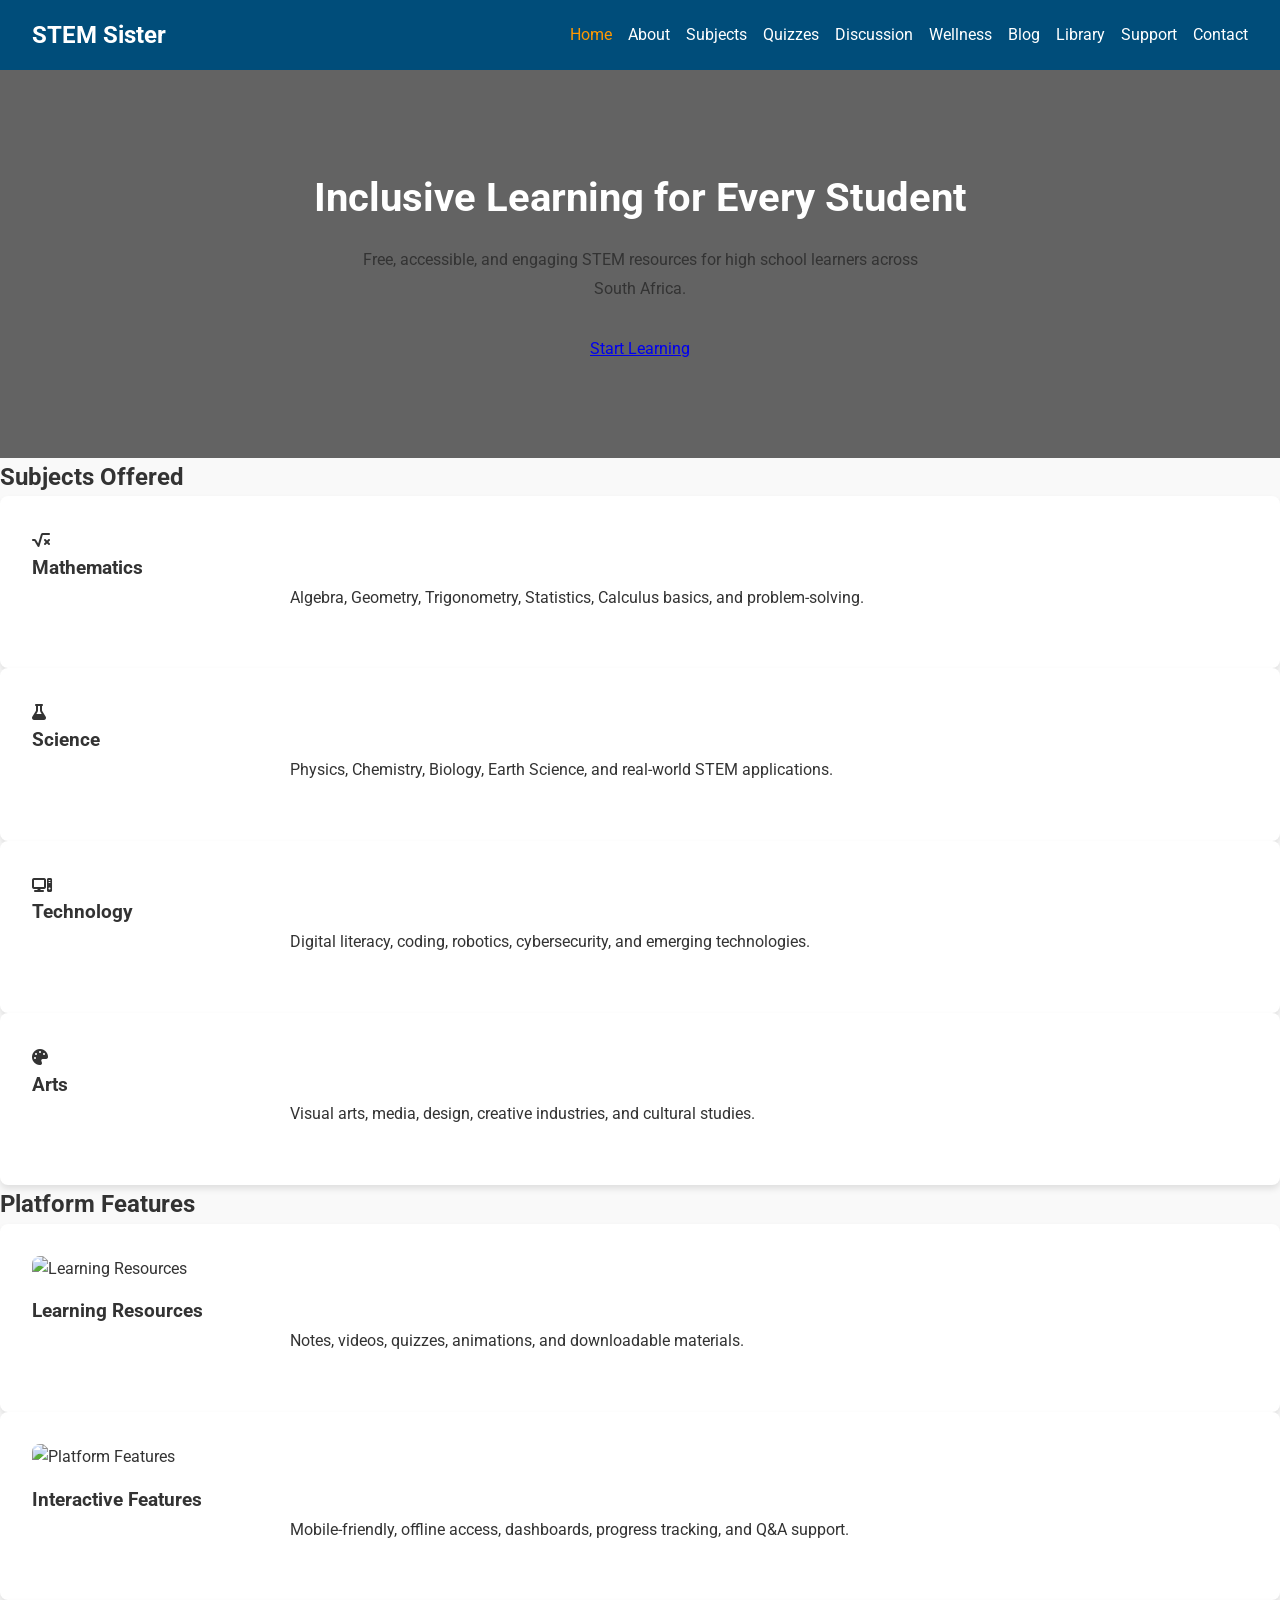
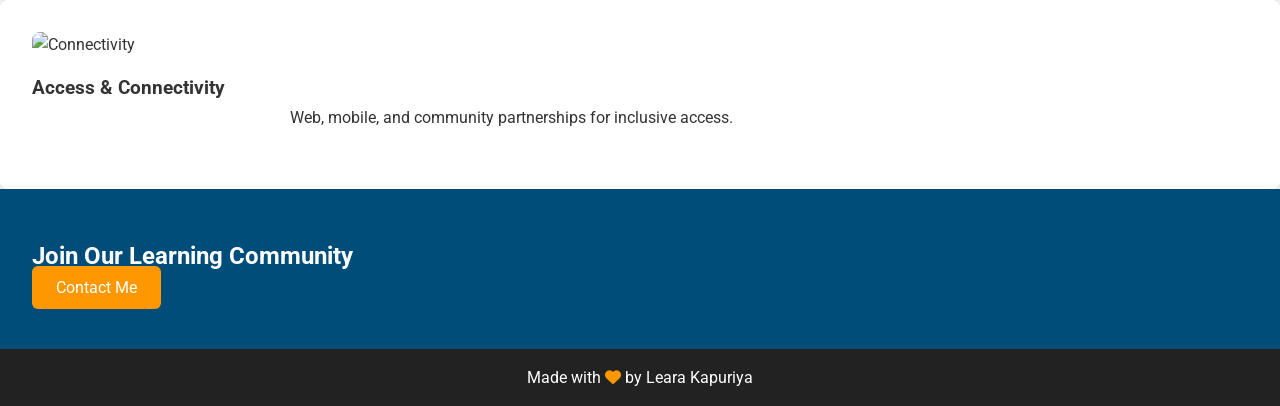
==== commit 585cc7a6: "Update index.html" ====
--- a/index.html
+++ b/index.html
@@ -100,24 +100,23 @@
     <a href="contact.html" class="btn-secondary">Contact Me</a>
   </section>
 
-<!-- Footer -->
-<section class="Footer">
-<p>Made with <i class="fa fa-heart-o"></i> by Leara Kapuriya</p>
-</section>
+  <!-- Footer -->
+  <footer class="footer">
+    <p>Made with <i class="fa fa-heart"></i> by Leara Kapuriya</p>
+  </footer>
 
-    <!-- JavaScript for Toggle Menu -->
-<script>
-  const menuToggle = document.querySelector('.menu-toggle');
-  const navLinks = document.querySelector('.nav-links');
+  <!-- JavaScript for Toggle Menu -->
+  <script>
+    const menuToggle = document.querySelector('.menu-toggle');
+    const navLinks = document.querySelector('.nav-links');
+    menuToggle.addEventListener('click', () => {
+      navLinks.classList.toggle('show');
+    });
+  </script>
 
-  menuToggle.addEventListener('click', () => {
-    navLinks.classList.toggle('show');
-  });
-</script>
+  <!-- Chatbot Embed -->
+  <script src="https://code.tidio.co/uqdod81sfajvlkpiujfsjo49za71xsuc.js" async></script>
 
-  
-    <!-- Chatbot Embed -->
-    <script src="https://code.tidio.co/uqdod81sfajvlkpiujfsjo49za71xsuc.js" async></script>
+</body>
+</html>
 
-  </body>
-</html>
--- a/styles.css
+++ b/styles.css
@@ -25,7 +25,12 @@
 .nav-links a:hover, .nav-links .active { color: #ff9800; }
 
 /* Mobile Menu */
-.menu-toggle { display: none; cursor: pointer; font-size: 1.5rem; }
+.menu-toggle { 
+  display: none; 
+  cursor: pointer; 
+  font-size: 1.5rem; 
+}
+
 @media (max-width: 768px) {
   .nav-links { 
     display: none; 
@@ -37,8 +42,18 @@
     width: 200px; 
     padding: 1rem; 
   }
-  .nav-links.show { display: flex; }
-  .menu-toggle { display: block; color: #fff; }
+
+  /* When JS adds .show, the menu becomes visible */
+  .nav-links.show {
+    display: flex;
+  }
+
+  .menu-toggle { 
+    display: block; 
+    color: #fff; 
+    font-size: 1.5rem; 
+    cursor: pointer; 
+  }
 }
 
 /* Hero */
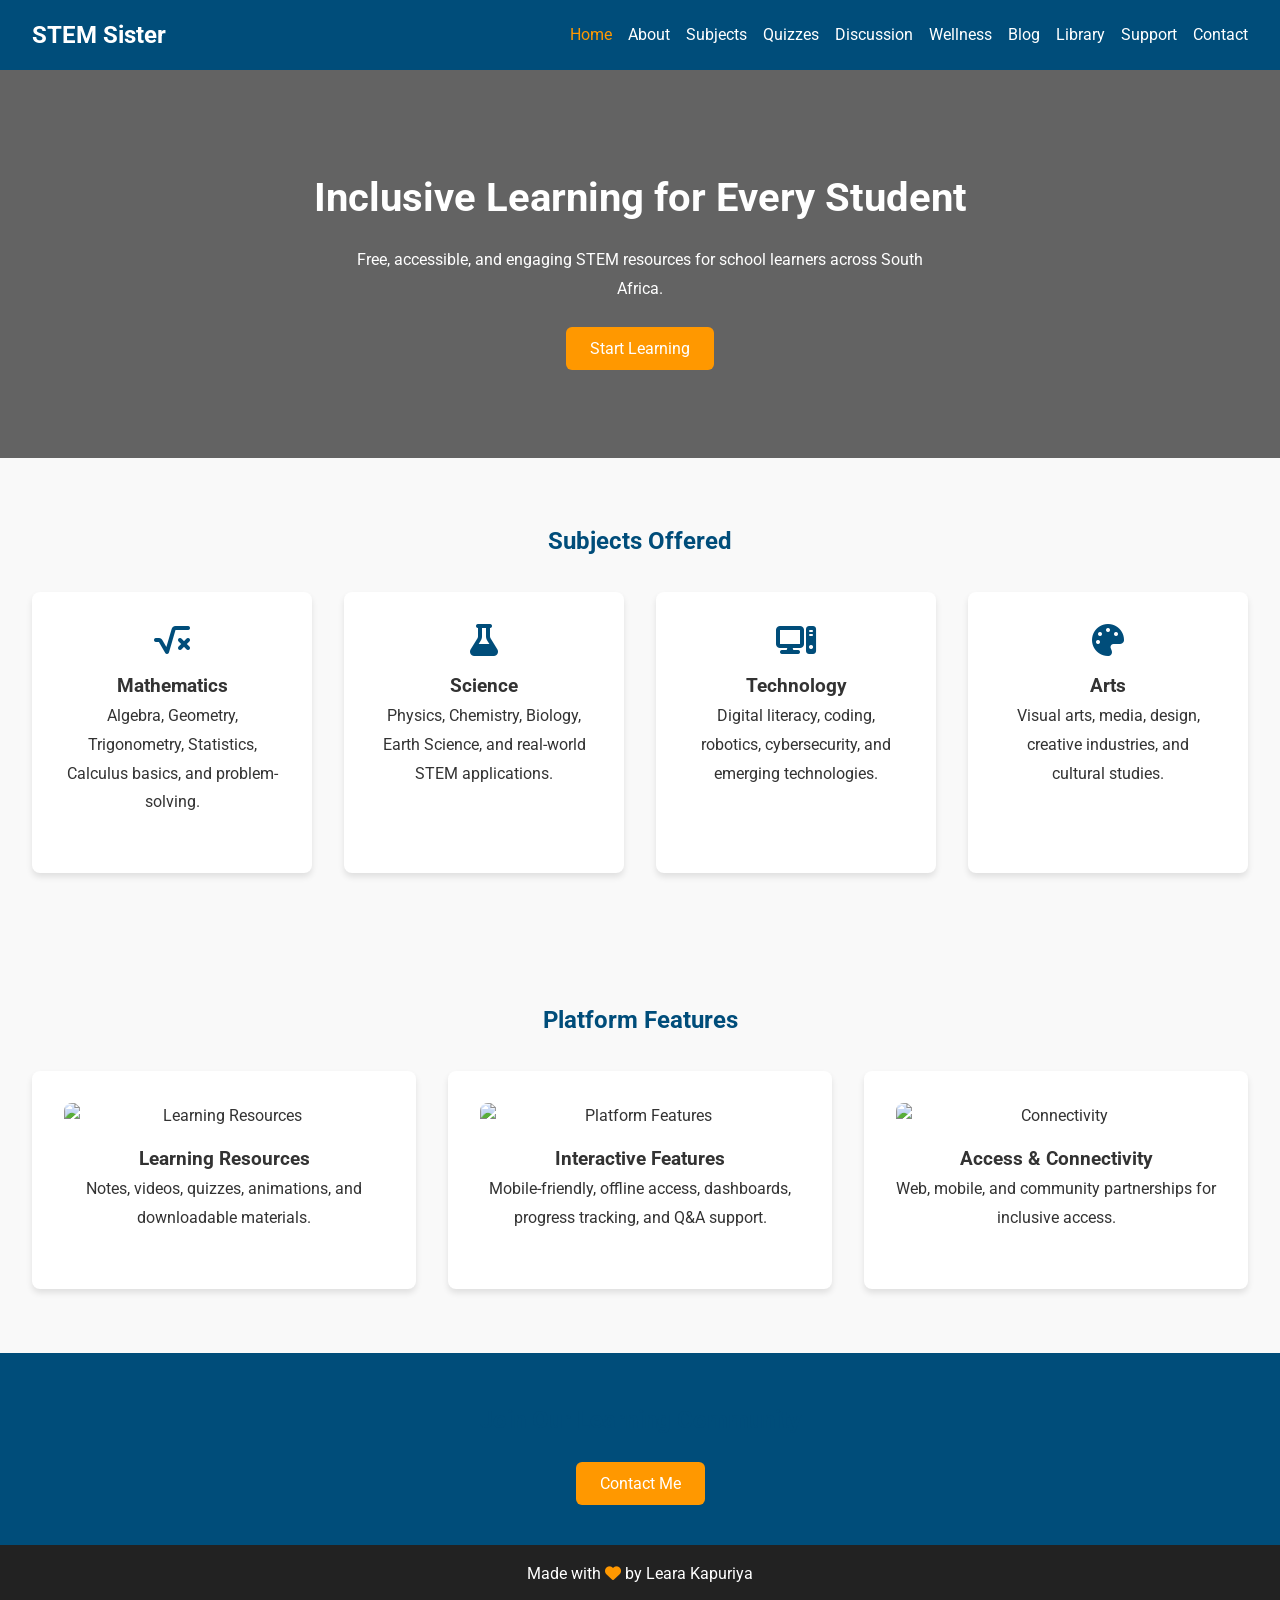
==== commit 7bfc47b4: "Update index.html" ====
--- a/index.html
+++ b/index.html
@@ -40,7 +40,7 @@
   <section class="hero">
     <div class="hero-content">
       <h1>Inclusive Learning for Every Student</h1>
-      <p>Free, accessible, and engaging STEM resources for high school learners across South Africa.</p>
+      <p>Free, accessible, and engaging STEM resources for school learners across South Africa.</p>
       <a href="subjects.html" class="btn-primary">Start Learning</a>
     </div>
   </section>
--- a/styles.css
+++ b/styles.css
@@ -25,12 +25,7 @@
 .nav-links a:hover, .nav-links .active { color: #ff9800; }
 
 /* Mobile Menu */
-.menu-toggle { 
-  display: none; 
-  cursor: pointer; 
-  font-size: 1.5rem; 
-}
-
+.menu-toggle { display: none; cursor: pointer; font-size: 1.5rem; }
 @media (max-width: 768px) {
   .nav-links { 
     display: none; 
@@ -41,19 +36,10 @@
     right: 0; 
     width: 200px; 
     padding: 1rem; 
+    z-index: 999;
   }
-
-  /* When JS adds .show, the menu becomes visible */
-  .nav-links.show {
-    display: flex;
-  }
-
-  .menu-toggle { 
-    display: block; 
-    color: #fff; 
-    font-size: 1.5rem; 
-    cursor: pointer; 
-  }
+  .nav-links.show { display: flex; }
+  .menu-toggle { display: block; color: #fff; }
 }
 
 /* Hero */
@@ -64,61 +50,72 @@
   text-align: center; 
   padding: 6rem 2rem; 
 }
-
-/* Add a semi-transparent overlay behind text */
 .hero::before {
   content: "";
   position: absolute;
   top: 0; left: 0; right: 0; bottom: 0;
-  background: rgba(0,0,0,0.6); /* darkens background for readability */
+  background: rgba(0,0,0,0.6);
   z-index: 0;
 }
-
-.hero-content {
-  position: relative;
-  z-index: 1; /* ensures text sits above overlay */
-}
-
+.hero-content { position: relative; z-index: 1; }
 .hero h1 { font-size: 2.5rem; margin-bottom: 1rem; }
 .hero p { max-width: 600px; margin: 0 auto 2rem; line-height: 1.8; }
+.btn-primary { background: #ff9800; color: #fff; padding: 0.75rem 1.5rem; border-radius: 6px; text-decoration: none; }
+.btn-primary:hover { background: #e68900; }
 
-/* Section paragraphs */
-section p {
-  max-width: 700px;
-  margin: 0 auto 1.5rem;
-  line-height: 1.8;
-  color: #333; /* ensures readability */
-}
+/* Sections */
+section { padding: 4rem 2rem; text-align: center; }
+section p { max-width: 700px; margin: 0 auto 1.5rem; line-height: 1.8; }
 
 /* Cards */
-.card {
-  background: #fff; /* solid background so text never overlaps images */
-  padding: 2rem;
-  border-radius: 8px;
-  box-shadow: 0 4px 6px rgba(0,0,0,0.1);
-  transition: transform 0.3s;
-}
-.card img {
-  width: 100%;
-  border-radius: 8px;
-  margin-bottom: 1rem;
-  display: block;
-}
-.card h3, .card p {
-  color: #333; /* dark text on light background */
-}
+.card-grid { display: grid; grid-template-columns: repeat(auto-fit, minmax(250px, 1fr)); gap: 2rem; }
+.card { background: #fff; padding: 2rem; border-radius: 8px; box-shadow: 0 4px 6px rgba(0,0,0,0.1); transition: transform 0.3s; }
+.card:hover { transform: translateY(-5px); }
+.card i { font-size: 2rem; color: #004d7a; margin-bottom: 1rem; }
+.card img { width: 100%; border-radius: 8px; margin-bottom: 1rem; display: block; }
+.card h3, .card p { color: #333; }
 
 /* CTA */
-.cta { background: #004d7a; color: #fff; padding: 3rem 2rem; }
+.cta { 
+  background: #004d7a; 
+  color: #fff; 
+  padding: 3rem 2rem; 
+}
 .btn-secondary { 
   background: #ff9800; 
   color: #fff; 
   padding: 0.75rem 1.5rem; 
   border-radius: 6px; 
   text-decoration: none; 
+  transition: background 0.3s ease;
 }
-.btn-secondary:hover { background: #e68900; }
+.btn-secondary:hover { 
+  background: #e68900; 
+}
 
 /* Footer */
-.footer { background: #222; color: #fff; text-align: center; padding: 1rem; }
-.footer i { color: #ff9800; }
+.footer { 
+  background: #222; 
+  color: #fff; 
+  text-align: center; 
+  padding: 1rem; 
+}
+.footer i { 
+  color: #ff9800; 
+}
+
+/* Utility spacing for headings */
+h2 { 
+  margin-bottom: 2rem; 
+  color: #004d7a; 
+}
+
+/* Responsive adjustments */
+@media (max-width: 480px) {
+  .hero h1 { font-size: 2rem; }
+  .hero p { font-size: 0.95rem; }
+  .btn-primary, .btn-secondary { 
+    padding: 0.6rem 1.2rem; 
+    font-size: 0.9rem; 
+  }
+}
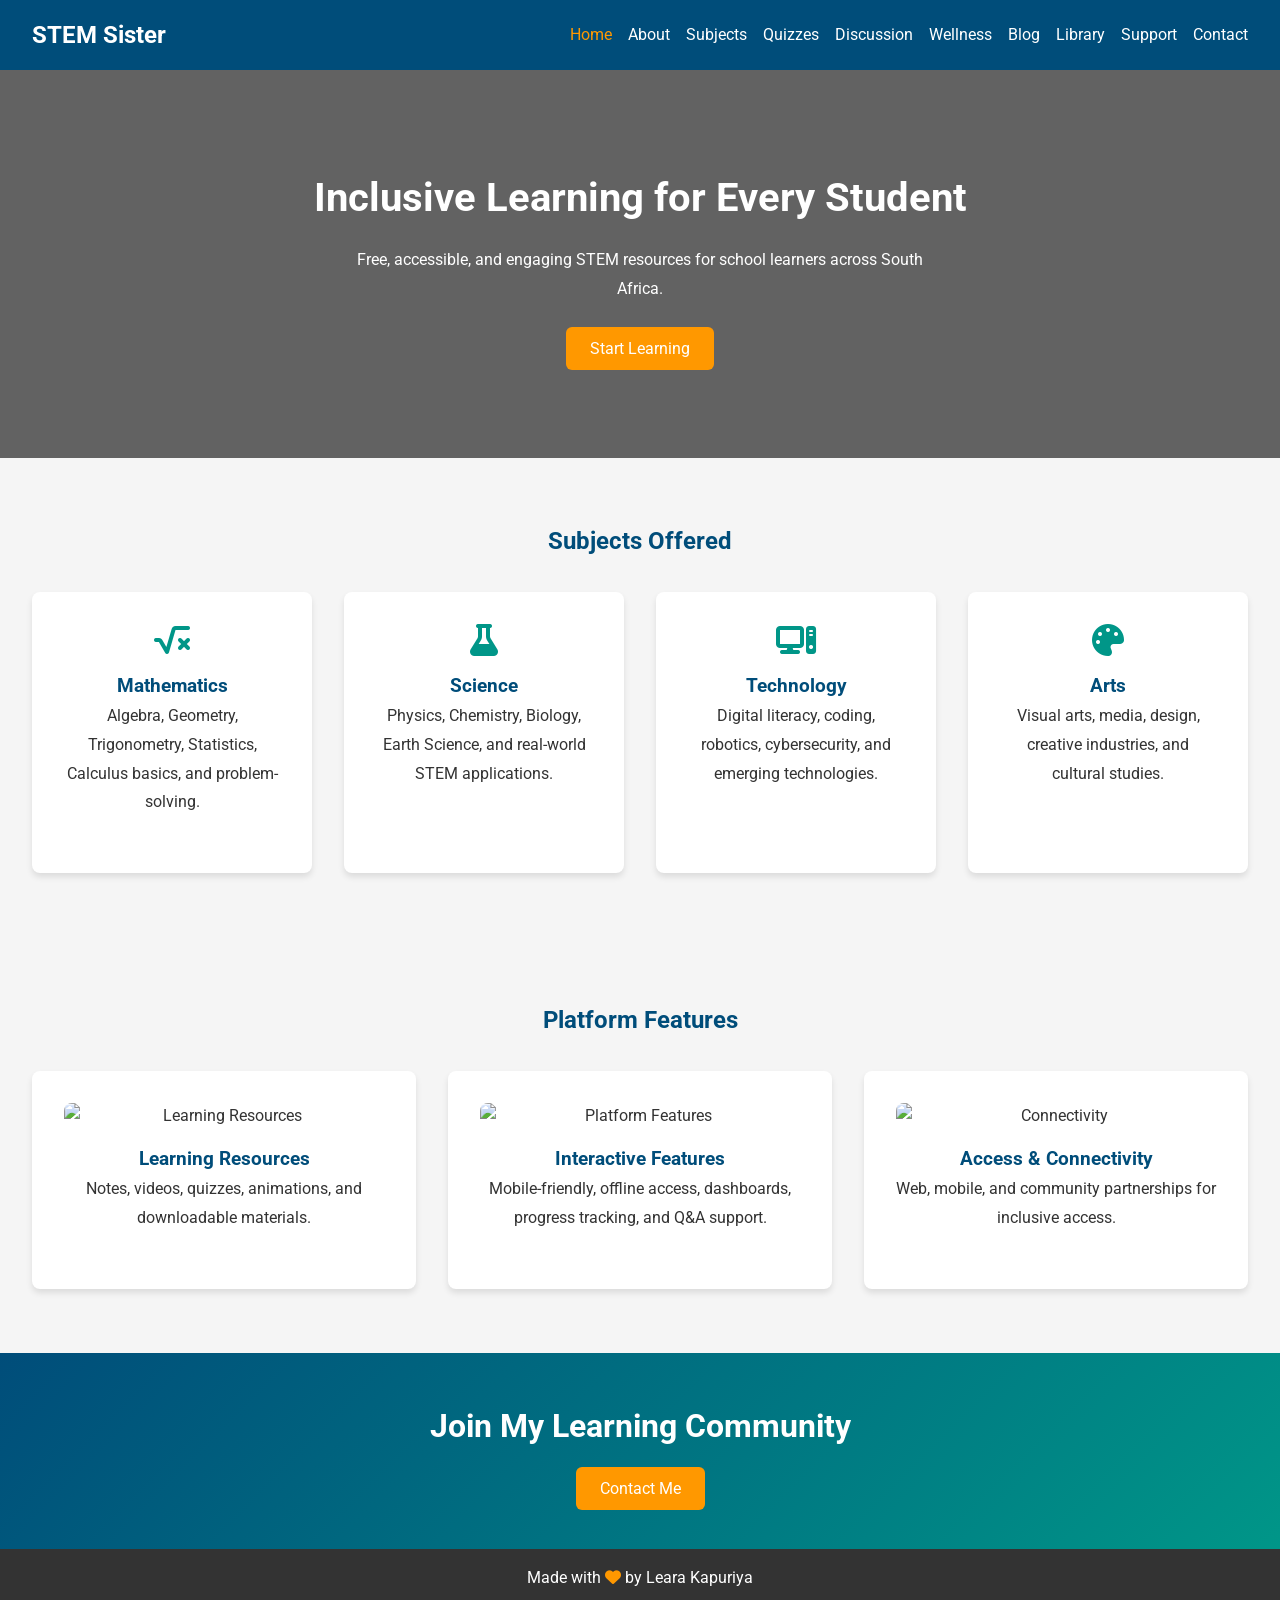
==== commit 8ea4024d: "Update index.html" ====
--- a/index.html
+++ b/index.html
@@ -96,7 +96,7 @@
 
   <!-- Call to Action -->
   <section class="cta">
-    <h2>Join Our Learning Community</h2>
+    <h2>Join My Learning Community</h2>
     <a href="contact.html" class="btn-secondary">Contact Me</a>
   </section>
 
--- a/styles.css
+++ b/styles.css
@@ -3,8 +3,18 @@
 body { 
   font-family: 'Roboto', sans-serif; 
   line-height: 1.6; 
-  background: #f9f9f9; 
-  color: #333; 
+  background: var(--neutral-light); 
+  color: var(--neutral-dark); 
+}
+
+/* Color Variables */
+:root {
+  --primary-blue: #004d7a;
+  --accent-orange: #ff9800;
+  --accent-teal: #009688;
+  --accent-green: #8bc34a;
+  --neutral-light: #f5f5f5;
+  --neutral-dark: #333333;
 }
 
 /* Navbar */
@@ -13,7 +23,7 @@
   justify-content: space-between; 
   align-items: center; 
   padding: 1rem 2rem; 
-  background: #004d7a; 
+  background: var(--primary-blue); 
   color: #fff; 
   position: sticky; 
   top: 0; 
@@ -22,7 +32,7 @@
 .navbar .logo { font-size: 1.5rem; font-weight: bold; }
 .nav-links { list-style: none; display: flex; gap: 1rem; }
 .nav-links a { color: #fff; text-decoration: none; transition: color 0.3s; }
-.nav-links a:hover, .nav-links .active { color: #ff9800; }
+.nav-links a:hover, .nav-links .active { color: var(--accent-orange); }
 
 /* Mobile Menu */
 .menu-toggle { display: none; cursor: pointer; font-size: 1.5rem; }
@@ -30,7 +40,7 @@
   .nav-links { 
     display: none; 
     flex-direction: column; 
-    background: #004d7a; 
+    background: var(--primary-blue); 
     position: absolute; 
     top: 60px; 
     right: 0; 
@@ -60,55 +70,72 @@
 .hero-content { position: relative; z-index: 1; }
 .hero h1 { font-size: 2.5rem; margin-bottom: 1rem; }
 .hero p { max-width: 600px; margin: 0 auto 2rem; line-height: 1.8; }
-.btn-primary { background: #ff9800; color: #fff; padding: 0.75rem 1.5rem; border-radius: 6px; text-decoration: none; }
-.btn-primary:hover { background: #e68900; }
-
-/* Sections */
-section { padding: 4rem 2rem; text-align: center; }
-section p { max-width: 700px; margin: 0 auto 1.5rem; line-height: 1.8; }
-
-/* Cards */
-.card-grid { display: grid; grid-template-columns: repeat(auto-fit, minmax(250px, 1fr)); gap: 2rem; }
-.card { background: #fff; padding: 2rem; border-radius: 8px; box-shadow: 0 4px 6px rgba(0,0,0,0.1); transition: transform 0.3s; }
-.card:hover { transform: translateY(-5px); }
-.card i { font-size: 2rem; color: #004d7a; margin-bottom: 1rem; }
-.card img { width: 100%; border-radius: 8px; margin-bottom: 1rem; display: block; }
-.card h3, .card p { color: #333; }
-
-/* CTA */
-.cta { 
-  background: #004d7a; 
-  color: #fff; 
-  padding: 3rem 2rem; 
-}
-.btn-secondary { 
-  background: #ff9800; 
+.btn-primary { 
+  background: var(--accent-orange); 
   color: #fff; 
   padding: 0.75rem 1.5rem; 
   border-radius: 6px; 
   text-decoration: none; 
   transition: background 0.3s ease;
 }
+.btn-primary:hover { background: var(--accent-teal); }
+
+/* Sections */
+section { padding: 4rem 2rem; text-align: center; }
+section p { max-width: 700px; margin: 0 auto 1.5rem; line-height: 1.8; }
+h2 { margin-bottom: 2rem; color: var(--primary-blue); }
+
+/* Cards */
+.card-grid { 
+  display: grid; 
+  grid-template-columns: repeat(auto-fit, minmax(250px, 1fr)); 
+  gap: 2rem; 
+}
+.card { 
+  background: #fff; 
+  padding: 2rem; 
+  border-radius: 8px; 
+  box-shadow: 0 4px 6px rgba(0,0,0,0.1); 
+  transition: transform 0.3s, box-shadow 0.3s;
+}
+.card:hover { 
+  transform: translateY(-5px); 
+  box-shadow: 0 6px 12px rgba(0,0,0,0.15);
+}
+.card i { font-size: 2rem; color: var(--accent-teal); margin-bottom: 1rem; }
+.card img { width: 100%; border-radius: 8px; margin-bottom: 1rem; display: block; }
+.card h3 { color: var(--primary-blue); }
+.card p { color: var(--neutral-dark); }
+
+/* CTA */
+.cta { 
+  background: linear-gradient(135deg, var(--primary-blue) 0%, var(--accent-teal) 100%); 
+  color: #fff; 
+  padding: 3rem 2rem; 
+  text-align: center;
+}
+.cta h2 { color: #fff; font-size: 2rem; margin-bottom: 1.5rem; }
+.btn-secondary { 
+  background: var(--accent-orange); 
+  color: #fff; 
+  padding: 0.75rem 1.5rem; 
+  border-radius: 6px; 
+  text-decoration: none; 
+  transition: background 0.3s ease, box-shadow 0.3s ease;
+}
 .btn-secondary:hover { 
-  background: #e68900; 
+  background: var(--accent-green); 
+  box-shadow: 0 0 10px var(--accent-green);
 }
 
 /* Footer */
 .footer { 
-  background: #222; 
+  background: var(--neutral-dark); 
   color: #fff; 
   text-align: center; 
   padding: 1rem; 
 }
-.footer i { 
-  color: #ff9800; 
-}
-
-/* Utility spacing for headings */
-h2 { 
-  margin-bottom: 2rem; 
-  color: #004d7a; 
-}
+.footer i { color: var(--accent-orange); }
 
 /* Responsive adjustments */
 @media (max-width: 480px) {
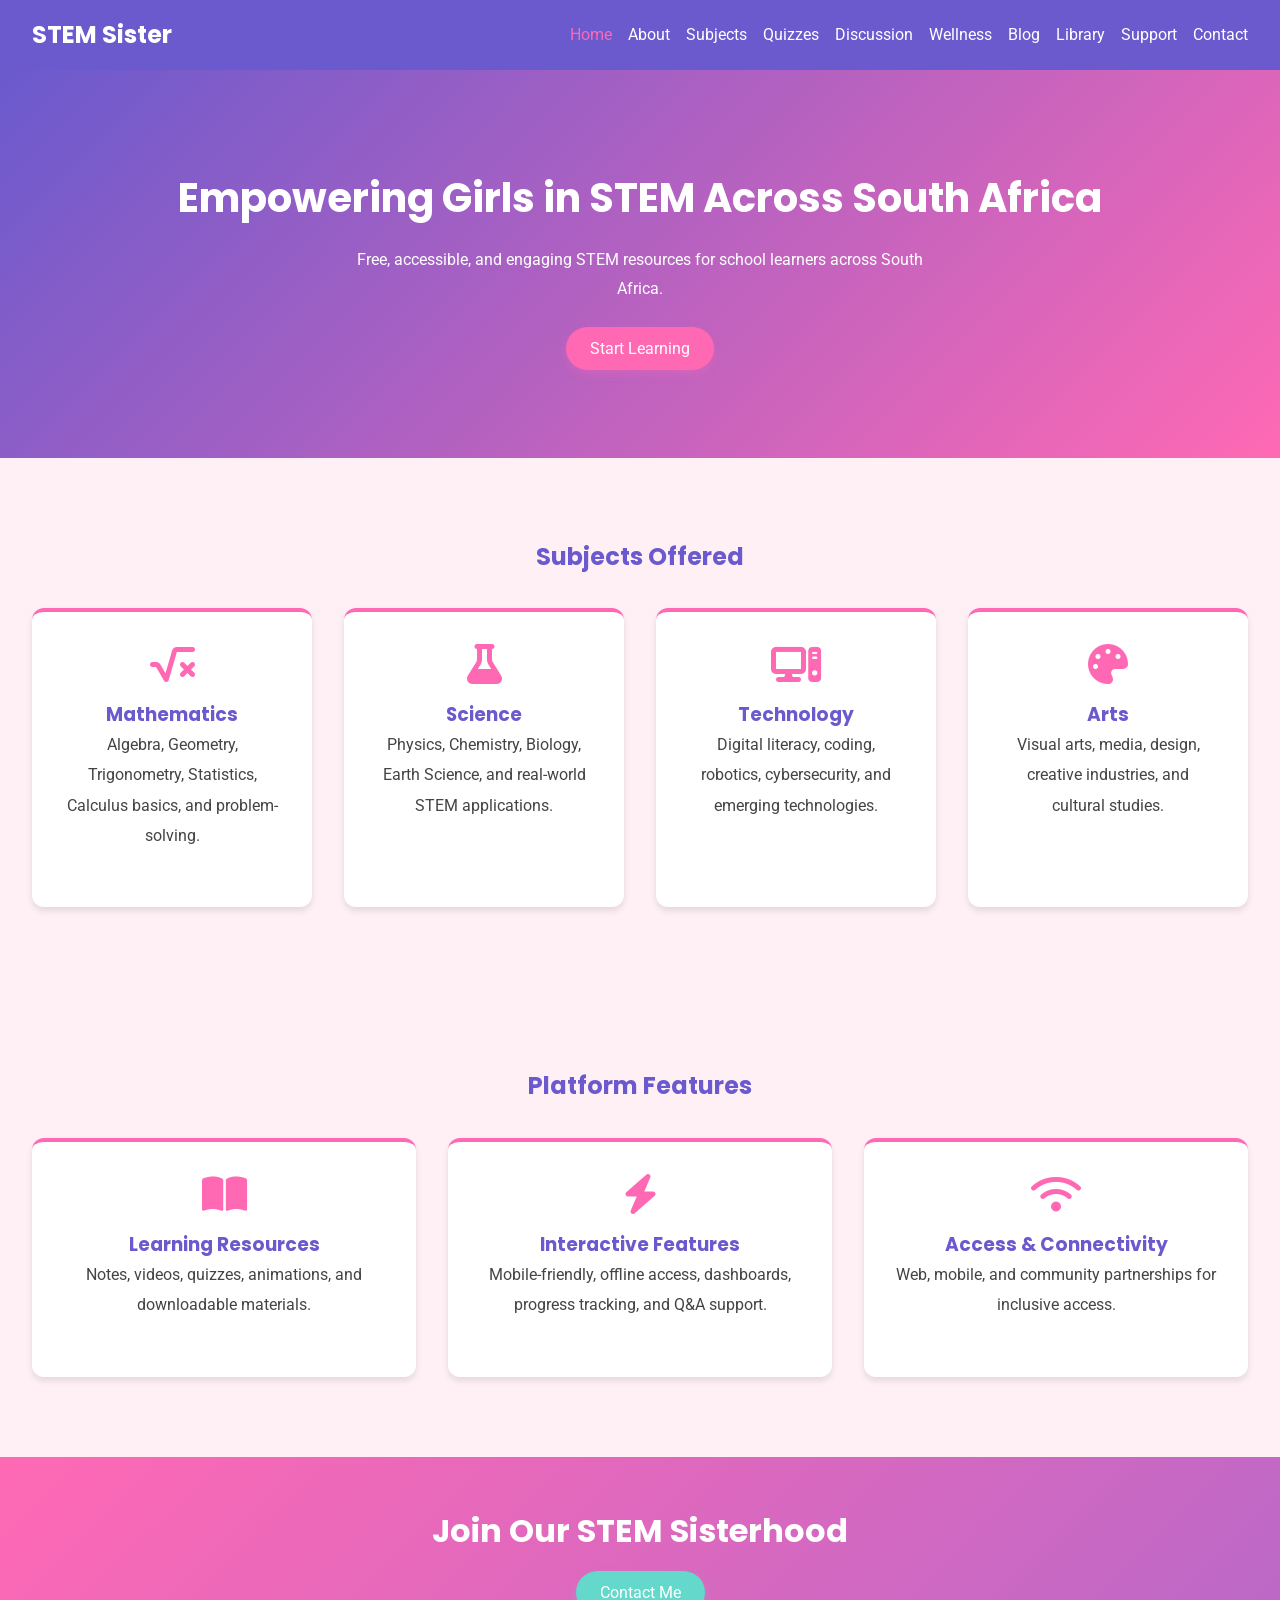
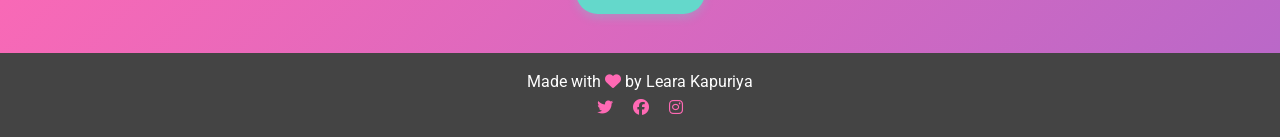
==== commit 90fe438f: "Update index.html" ====
--- a/index.html
+++ b/index.html
@@ -9,7 +9,7 @@
   <link rel="stylesheet" href="styles.css" />
 
   <!-- Google Fonts -->
-  <link href="https://fonts.googleapis.com/css2?family=Roboto:wght@400;700&display=swap" rel="stylesheet">
+  <link href="https://fonts.googleapis.com/css2?family=Roboto:wght@400;700&family=Poppins:wght@600&display=swap" rel="stylesheet">
 
   <!-- Font Awesome (for icons) -->
   <link rel="stylesheet" href="https://cdnjs.cloudflare.com/ajax/libs/font-awesome/6.5.0/css/all.min.css" />
@@ -39,7 +39,7 @@
   <!-- Hero Section -->
   <section class="hero">
     <div class="hero-content">
-      <h1>Inclusive Learning for Every Student</h1>
+      <h1>Empowering Girls in STEM Across South Africa</h1>
       <p>Free, accessible, and engaging STEM resources for school learners across South Africa.</p>
       <a href="subjects.html" class="btn-primary">Start Learning</a>
     </div>
@@ -49,7 +49,7 @@
   <section class="subjects">
     <h2>Subjects Offered</h2>
     <div class="card-grid">
-      <div class="card">
+            <div class="card">
         <i class="fa-solid fa-square-root-variable"></i>
         <h3>Mathematics</h3>
         <p>Algebra, Geometry, Trigonometry, Statistics, Calculus basics, and problem-solving.</p>
@@ -77,17 +77,17 @@
     <h2>Platform Features</h2>
     <div class="card-grid">
       <div class="card">
-        <img src="images/resources.jpg" alt="Learning Resources">
+        <i class="fa-solid fa-book-open"></i>
         <h3>Learning Resources</h3>
         <p>Notes, videos, quizzes, animations, and downloadable materials.</p>
       </div>
       <div class="card">
-        <img src="images/features.jpg" alt="Platform Features">
+        <i class="fa-solid fa-bolt"></i>
         <h3>Interactive Features</h3>
         <p>Mobile-friendly, offline access, dashboards, progress tracking, and Q&A support.</p>
       </div>
       <div class="card">
-        <img src="images/connectivity.jpg" alt="Connectivity">
+        <i class="fa-solid fa-wifi"></i>
         <h3>Access & Connectivity</h3>
         <p>Web, mobile, and community partnerships for inclusive access.</p>
       </div>
@@ -96,13 +96,18 @@
 
   <!-- Call to Action -->
   <section class="cta">
-    <h2>Join My Learning Community</h2>
+    <h2>Join Our STEM Sisterhood</h2>
     <a href="contact.html" class="btn-secondary">Contact Me</a>
   </section>
 
   <!-- Footer -->
   <footer class="footer">
     <p>Made with <i class="fa fa-heart"></i> by Leara Kapuriya</p>
+    <div class="social-links">
+      <a href="#"><i class="fab fa-twitter"></i></a>
+      <a href="#"><i class="fab fa-facebook"></i></a>
+      <a href="#"><i class="fab fa-instagram"></i></a>
+    </div>
   </footer>
 
   <!-- JavaScript for Toggle Menu -->
@@ -120,3 +125,10 @@
 </body>
 </html>
 
+
+  <!-- Chatbot Embed -->
+  <script src="https://code.tidio.co/uqdod81sfajvlkpiujfsjo49za71xsuc.js" async></script>
+
+</body>
+</html>
+
--- a/styles.css
+++ b/styles.css
@@ -9,12 +9,12 @@
 
 /* Color Variables */
 :root {
-  --primary-blue: #004d7a;
-  --accent-orange: #ff9800;
-  --accent-teal: #009688;
-  --accent-green: #8bc34a;
-  --neutral-light: #f5f5f5;
-  --neutral-dark: #333333;
+  --primary-purple: #6a5acd;   /* lavender */
+  --accent-pink: #ff69b4;      /* playful pink */
+  --accent-purple: #ba68c8;    /* soft purple */
+  --accent-teal: #64d8cb;      /* lighter teal */
+  --neutral-light: #fff0f6;    /* blush background */
+  --neutral-dark: #444444;     /* softer dark */
 }
 
 /* Navbar */
@@ -23,16 +23,16 @@
   justify-content: space-between; 
   align-items: center; 
   padding: 1rem 2rem; 
-  background: var(--primary-blue); 
+  background: var(--primary-purple); 
   color: #fff; 
   position: sticky; 
   top: 0; 
   z-index: 1000;
 }
-.navbar .logo { font-size: 1.5rem; font-weight: bold; }
+.navbar .logo { font-size: 1.5rem; font-weight: bold; font-family: 'Poppins', sans-serif; }
 .nav-links { list-style: none; display: flex; gap: 1rem; }
 .nav-links a { color: #fff; text-decoration: none; transition: color 0.3s; }
-.nav-links a:hover, .nav-links .active { color: var(--accent-orange); }
+.nav-links a:hover, .nav-links .active { color: var(--accent-pink); }
 
 /* Mobile Menu */
 .menu-toggle { display: none; cursor: pointer; font-size: 1.5rem; }
@@ -40,7 +40,7 @@
   .nav-links { 
     display: none; 
     flex-direction: column; 
-    background: var(--primary-blue); 
+    background: var(--primary-purple); 
     position: absolute; 
     top: 60px; 
     right: 0; 
@@ -55,35 +55,32 @@
 /* Hero */
 .hero { 
   position: relative;
-  background: url('images/hero-bg.jpg') center/cover no-repeat; 
+  background: linear-gradient(135deg, var(--primary-purple), var(--accent-pink)); 
   color: #fff; 
   text-align: center; 
   padding: 6rem 2rem; 
 }
-.hero::before {
-  content: "";
-  position: absolute;
-  top: 0; left: 0; right: 0; bottom: 0;
-  background: rgba(0,0,0,0.6);
-  z-index: 0;
-}
 .hero-content { position: relative; z-index: 1; }
-.hero h1 { font-size: 2.5rem; margin-bottom: 1rem; }
+.hero h1 { font-size: 2.5rem; margin-bottom: 1rem; font-family: 'Poppins', sans-serif; }
 .hero p { max-width: 600px; margin: 0 auto 2rem; line-height: 1.8; }
 .btn-primary { 
-  background: var(--accent-orange); 
+  background: var(--accent-pink); 
   color: #fff; 
   padding: 0.75rem 1.5rem; 
-  border-radius: 6px; 
+  border-radius: 30px; 
   text-decoration: none; 
-  transition: background 0.3s ease;
+  transition: background 0.3s ease, transform 0.2s ease;
+  box-shadow: 0 4px 8px rgba(255,105,180,0.3);
 }
-.btn-primary:hover { background: var(--accent-teal); }
+.btn-primary:hover { 
+  background: var(--accent-purple); 
+  transform: scale(1.05);
+}
 
 /* Sections */
-section { padding: 4rem 2rem; text-align: center; }
-section p { max-width: 700px; margin: 0 auto 1.5rem; line-height: 1.8; }
-h2 { margin-bottom: 2rem; color: var(--primary-blue); }
+section { padding: 5rem 2rem; text-align: center; }
+section p { max-width: 700px; margin: 0 auto 1.5rem; line-height: 1.9; }
+h2 { margin-bottom: 2rem; color: var(--primary-purple); font-family: 'Poppins', sans-serif; }
 
 /* Cards */
 .card-grid { 
@@ -94,38 +91,40 @@
 .card { 
   background: #fff; 
   padding: 2rem; 
-  border-radius: 8px; 
+  border-radius: 12px; 
+  border-top: 4px solid var(--accent-pink);
   box-shadow: 0 4px 6px rgba(0,0,0,0.1); 
   transition: transform 0.3s, box-shadow 0.3s;
 }
 .card:hover { 
-  transform: translateY(-5px); 
-  box-shadow: 0 6px 12px rgba(0,0,0,0.15);
+  transform: translateY(-8px) scale(1.02); 
+  box-shadow: 0 8px 16px rgba(0,0,0,0.2);
 }
-.card i { font-size: 2rem; color: var(--accent-teal); margin-bottom: 1rem; }
-.card img { width: 100%; border-radius: 8px; margin-bottom: 1rem; display: block; }
-.card h3 { color: var(--primary-blue); }
+.card i { font-size: 2.5rem; color: var(--accent-pink); margin-bottom: 1rem; }
+.card h3 { color: var(--primary-purple); font-family: 'Poppins', sans-serif; }
 .card p { color: var(--neutral-dark); }
 
 /* CTA */
 .cta { 
-  background: linear-gradient(135deg, var(--primary-blue) 0%, var(--accent-teal) 100%); 
+  background: linear-gradient(135deg, var(--accent-pink) 0%, var(--accent-purple) 100%); 
   color: #fff; 
   padding: 3rem 2rem; 
   text-align: center;
 }
-.cta h2 { color: #fff; font-size: 2rem; margin-bottom: 1.5rem; }
+.cta h2 { color: #fff; font-size: 2rem; margin-bottom: 1.5rem; font-family: 'Poppins', sans-serif; }
 .btn-secondary { 
-  background: var(--accent-orange); 
+  background: var(--accent-teal); 
   color: #fff; 
   padding: 0.75rem 1.5rem; 
-  border-radius: 6px; 
+  border-radius: 30px; 
   text-decoration: none; 
-  transition: background 0.3s ease, box-shadow 0.3s ease;
+  transition: background 0.3s ease, box-shadow 0.3s ease, transform 0.2s ease;
+  box-shadow: 0 4px 8px rgba(100,216,203,0.3);
 }
 .btn-secondary:hover { 
-  background: var(--accent-green); 
-  box-shadow: 0 0 10px var(--accent-green);
+  background: var(--accent-purple); 
+  box-shadow: 0 0 10px var(--accent-purple);
+  transform: scale(1.05);
 }
 
 /* Footer */
@@ -135,7 +134,9 @@
   text-align: center; 
   padding: 1rem; 
 }
-.footer i { color: var(--accent-orange); }
+.footer i { color: var(--accent-pink); }
+.footer .social-links a { color: #fff; margin: 0 0.5rem; transition: color 0.3s; }
+.footer .social-links a:hover { color: var(--accent-pink); }
 
 /* Responsive adjustments */
 @media (max-width: 480px) {
@@ -146,3 +147,4 @@
     font-size: 0.9rem; 
   }
 }
+
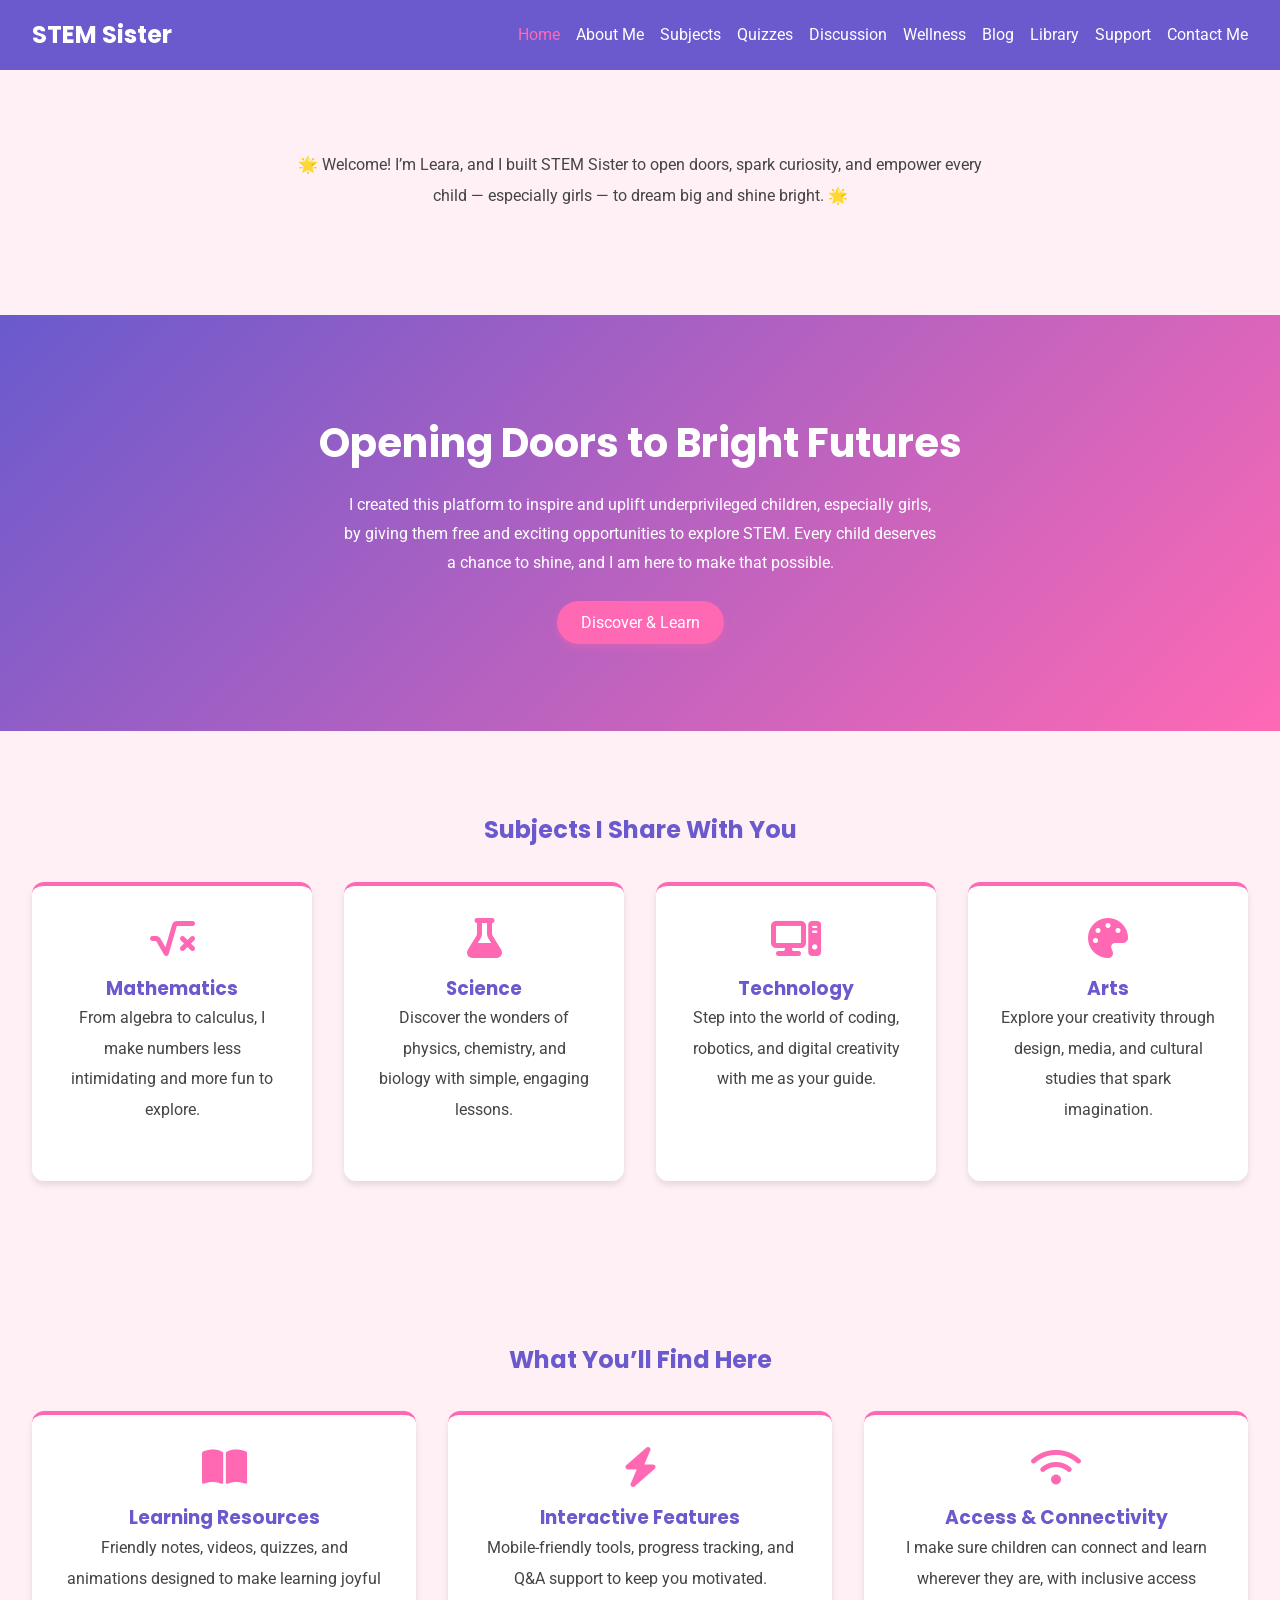
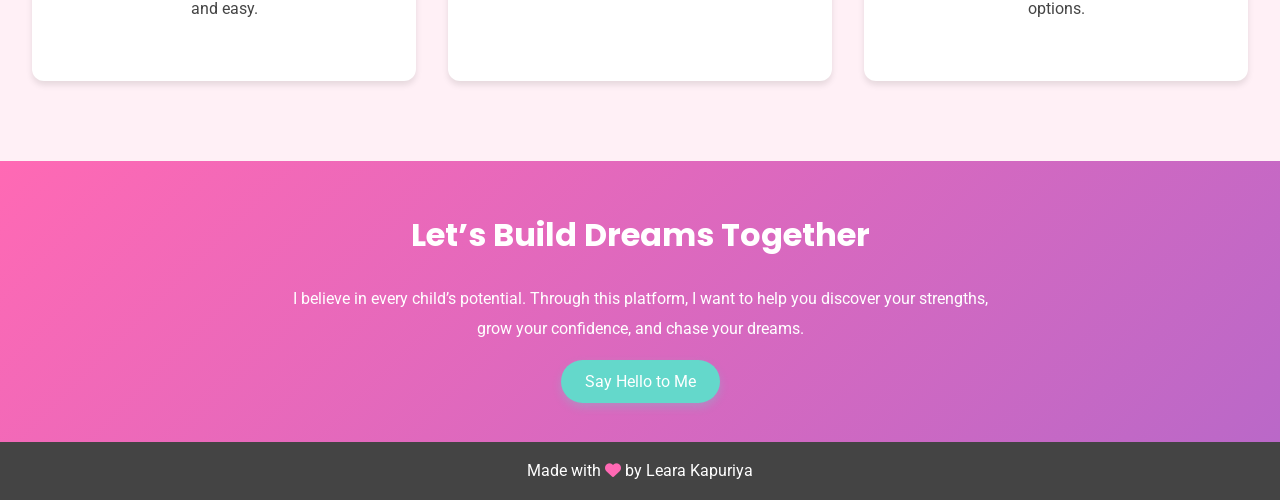
==== commit 7d90793e: "Update index.html" ====
--- a/index.html
+++ b/index.html
@@ -22,7 +22,7 @@
     <nav>
       <ul class="nav-links">
         <li><a href="index.html" class="active">Home</a></li>
-        <li><a href="about.html">About</a></li>
+        <li><a href="about.html">About Me</a></li>
         <li><a href="subjects.html">Subjects</a></li>
         <li><a href="quizzes.html">Quizzes</a></li>
         <li><a href="forum.html">Discussion</a></li>
@@ -30,84 +30,85 @@
         <li><a href="blog.html">Blog</a></li>
         <li><a href="library.html">Library</a></li>
         <li><a href="support.html">Support</a></li>
-        <li><a href="contact.html">Contact</a></li>
+        <li><a href="contact.html">Contact Me</a></li>
       </ul>
       <div class="menu-toggle"><i class="fa fa-bars"></i></div>
     </nav>
   </header>
 
+    <!-- Welcome Banner -->
+  <section class="welcome-banner">
+    <p>🌟 Welcome! I’m Leara, and I built STEM Sister to open doors, spark curiosity, and empower every child — especially girls — to dream big and shine bright. 🌟</p>
+  </section>
+
   <!-- Hero Section -->
   <section class="hero">
     <div class="hero-content">
-      <h1>Empowering Girls in STEM Across South Africa</h1>
-      <p>Free, accessible, and engaging STEM resources for school learners across South Africa.</p>
-      <a href="subjects.html" class="btn-primary">Start Learning</a>
+      <h1>Opening Doors to Bright Futures</h1>
+      <p>I created this platform to inspire and uplift underprivileged children, especially girls, by giving them free and exciting opportunities to explore STEM. Every child deserves a chance to shine, and I am here to make that possible.</p>
+      <a href="subjects.html" class="btn-primary">Discover & Learn</a>
     </div>
   </section>
 
   <!-- Subjects -->
   <section class="subjects">
-    <h2>Subjects Offered</h2>
+    <h2>Subjects I Share With You</h2>
     <div class="card-grid">
-            <div class="card">
+      <div class="card">
         <i class="fa-solid fa-square-root-variable"></i>
         <h3>Mathematics</h3>
-        <p>Algebra, Geometry, Trigonometry, Statistics, Calculus basics, and problem-solving.</p>
+        <p>From algebra to calculus, I make numbers less intimidating and more fun to explore.</p>
       </div>
       <div class="card">
         <i class="fa-solid fa-flask"></i>
         <h3>Science</h3>
-        <p>Physics, Chemistry, Biology, Earth Science, and real-world STEM applications.</p>
+        <p>Discover the wonders of physics, chemistry, and biology with simple, engaging lessons.</p>
       </div>
       <div class="card">
         <i class="fa-solid fa-computer"></i>
         <h3>Technology</h3>
-        <p>Digital literacy, coding, robotics, cybersecurity, and emerging technologies.</p>
+        <p>Step into the world of coding, robotics, and digital creativity with me as your guide.</p>
       </div>
       <div class="card">
         <i class="fa-solid fa-palette"></i>
         <h3>Arts</h3>
-        <p>Visual arts, media, design, creative industries, and cultural studies.</p>
+        <p>Explore your creativity through design, media, and cultural studies that spark imagination.</p>
       </div>
     </div>
   </section>
 
   <!-- Facilities -->
   <section class="facilities">
-    <h2>Platform Features</h2>
+    <h2>What You’ll Find Here</h2>
     <div class="card-grid">
       <div class="card">
         <i class="fa-solid fa-book-open"></i>
         <h3>Learning Resources</h3>
-        <p>Notes, videos, quizzes, animations, and downloadable materials.</p>
+        <p>Friendly notes, videos, quizzes, and animations designed to make learning joyful and easy.</p>
       </div>
       <div class="card">
         <i class="fa-solid fa-bolt"></i>
         <h3>Interactive Features</h3>
-        <p>Mobile-friendly, offline access, dashboards, progress tracking, and Q&A support.</p>
+        <p>Mobile-friendly tools, progress tracking, and Q&A support to keep you motivated.</p>
       </div>
       <div class="card">
         <i class="fa-solid fa-wifi"></i>
         <h3>Access & Connectivity</h3>
-        <p>Web, mobile, and community partnerships for inclusive access.</p>
+        <p>I make sure children can connect and learn wherever they are, with inclusive access options.</p>
       </div>
     </div>
   </section>
 
   <!-- Call to Action -->
   <section class="cta">
-    <h2>Join Our STEM Sisterhood</h2>
-    <a href="contact.html" class="btn-secondary">Contact Me</a>
+    <h2>Let’s Build Dreams Together</h2>
+    <p>I believe in every child’s potential. Through this platform, I want to help you discover your strengths, grow your confidence, and chase your dreams.</p>
+    <a href="contact.html" class="btn-secondary">Say Hello to Me</a>
   </section>
 
   <!-- Footer -->
   <footer class="footer">
     <p>Made with <i class="fa fa-heart"></i> by Leara Kapuriya</p>
-    <div class="social-links">
-      <a href="#"><i class="fab fa-twitter"></i></a>
-      <a href="#"><i class="fab fa-facebook"></i></a>
-      <a href="#"><i class="fab fa-instagram"></i></a>
-    </div>
   </footer>
 
   <!-- JavaScript for Toggle Menu -->
@@ -118,17 +119,7 @@
       navLinks.classList.toggle('show');
     });
   </script>
-
   <!-- Chatbot Embed -->
   <script src="https://code.tidio.co/uqdod81sfajvlkpiujfsjo49za71xsuc.js" async></script>
-
 </body>
 </html>
-
-
-  <!-- Chatbot Embed -->
-  <script src="https://code.tidio.co/uqdod81sfajvlkpiujfsjo49za71xsuc.js" async></script>
-
-</body>
-</html>
-
